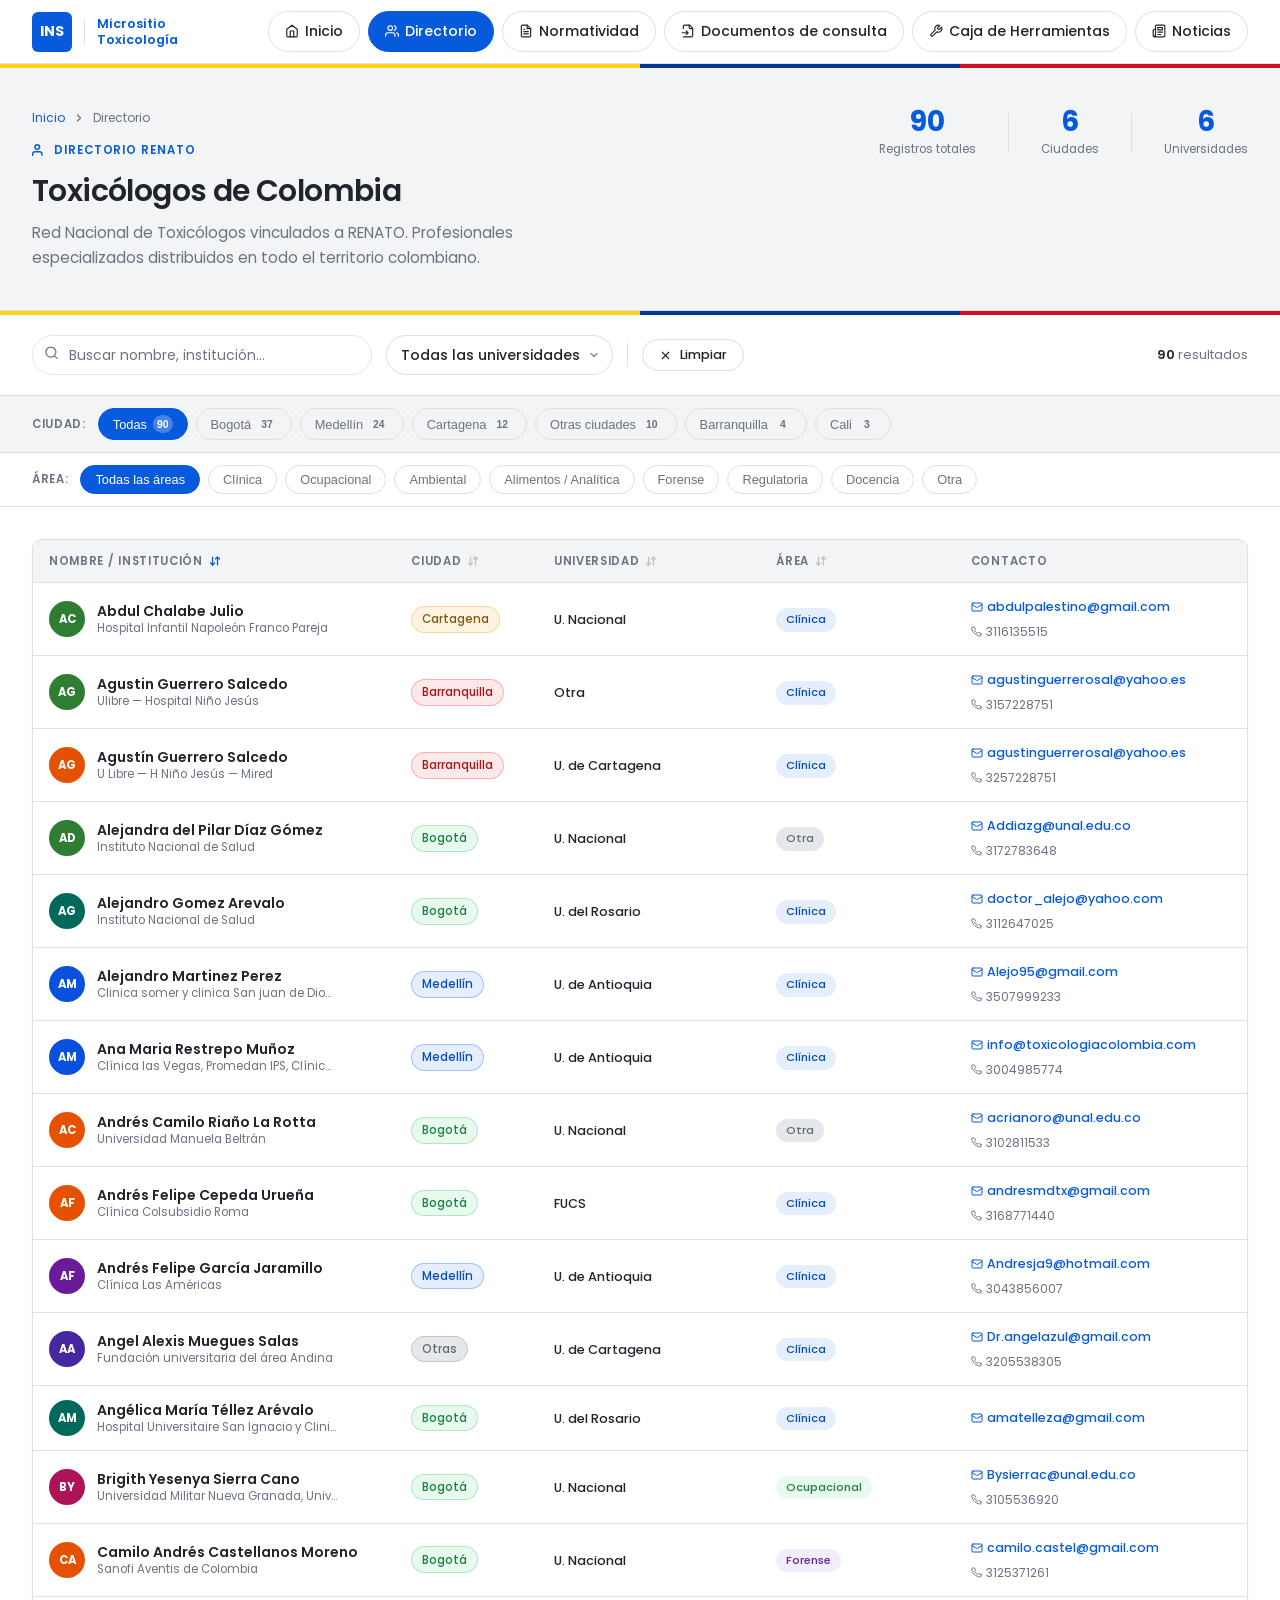
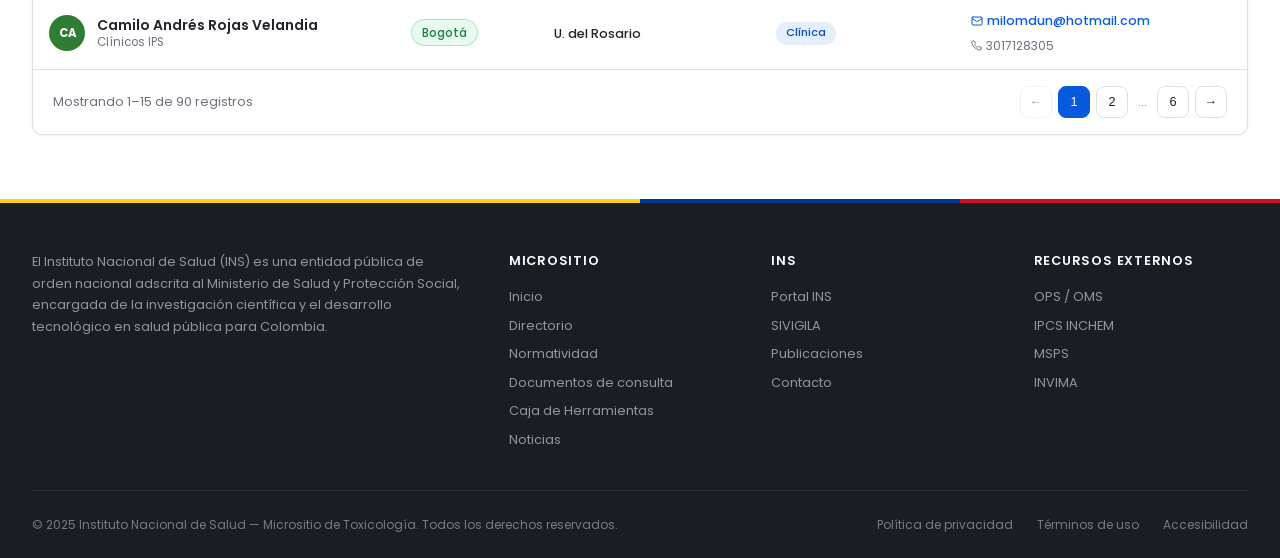
==== directorio.html @ d1c6016d "Initial commit — Micrositio Toxicología INS / RENATO Static HTML microsite for INS toxicology networ" ====
<!DOCTYPE html>
<html lang="es">
<head>
  <meta charset="UTF-8" />
  <meta name="viewport" content="width=device-width, initial-scale=1.0" />
  <title>Directorio — Micrositio Toxicología INS</title>
  <link rel="preconnect" href="https://fonts.googleapis.com" />
  <link rel="preconnect" href="https://fonts.gstatic.com" crossorigin />
  <link href="https://fonts.googleapis.com/css2?family=Poppins:wght@300;400;500;600;700&display=swap" rel="stylesheet" />
  <style>
    /* ── Design tokens ─────────────────────────────────────────── */
    :root {
      --background:           hsl(0 0% 100%);
      --foreground:           hsl(220 15% 15%);
      --card:                 hsl(220 14% 98%);
      --card-foreground:      hsl(220 15% 15%);
      --primary:              hsl(217 93% 45%);
      --primary-foreground:   hsl(0 0% 100%);
      --secondary:            hsl(220 14% 96%);
      --secondary-foreground: hsl(220 15% 25%);
      --muted:                hsl(220 14% 96%);
      --muted-foreground:     hsl(220 9% 46%);
      --accent:               hsl(217 90% 96%);
      --accent-foreground:    hsl(217 93% 40%);
      --success:              hsl(142 71% 45%);
      --warning:              hsl(38 92% 50%);
      --border:               hsl(220 13% 88%);
      --input:                hsl(220 13% 91%);
      --ring:                 hsl(217 93% 45%);
      --radius:               0.625rem;
      --shadow-card:          0 1px 3px 0 rgb(0 0 0 / 0.05), 0 1px 2px -1px rgb(0 0 0 / 0.05);
      --shadow-card-hover:    0 4px 6px -1px rgb(0 0 0 / 0.07), 0 2px 4px -2px rgb(0 0 0 / 0.07);
      --shadow-elevated:      0 10px 15px -3px rgb(0 0 0 / 0.08), 0 4px 6px -4px rgb(0 0 0 / 0.08);
    }

    *, *::before, *::after { box-sizing: border-box; margin: 0; padding: 0; }
    body { font-family: 'Poppins', sans-serif; background: var(--background); color: var(--foreground); font-size: 1rem; line-height: 1.6; -webkit-font-smoothing: antialiased; }
    a { text-decoration: none; color: inherit; }
    img { display: block; max-width: 100%; }

    .container { width: 100%; max-width: 1400px; margin-inline: auto; padding-inline: 2rem; }

    /* ── Flag divider ──────────────────────────────────────────── */
    .flag-divider { width: 100%; height: 4px; display: flex; }
    .flag-divider .seg-yellow { flex: 2; background: #FCD116; }
    .flag-divider .seg-blue   { flex: 1; background: #003893; }
    .flag-divider .seg-red    { flex: 1; background: #CE1126; }

    /* ── Header ────────────────────────────────────────────────── */
    .site-header {
      position: sticky; top: 0; z-index: 50; height: 4rem;
      background: hsl(0 0% 100% / 0.95);
      backdrop-filter: blur(12px); -webkit-backdrop-filter: blur(12px);
      border-bottom: 1px solid var(--border);
    }
    .header-inner { height: 100%; display: flex; align-items: center; justify-content: space-between; gap: 1.5rem; }
    .logo-wrap { display: flex; align-items: center; gap: 0.75rem; flex-shrink: 0; }
    .logo-wrap img { height: 2.5rem; width: auto; }
    .logo-sep { width: 1px; height: 1.5rem; background: var(--border); }
    .logo-label { font-size: 0.8rem; font-weight: 600; color: var(--primary); line-height: 1.2; max-width: 160px; }
    nav { display: flex; align-items: center; gap: 0.5rem; }
    .nav-link {
      display: inline-flex; align-items: center; gap: 0.375rem;
      padding: 0.5rem 1rem; font-size: 0.875rem; font-weight: 500;
      border-radius: 9999px; border: 1px solid var(--border);
      background: transparent; color: var(--foreground); transition: all 200ms ease; white-space: nowrap;
    }
    .nav-link:hover, .nav-link.active { background: var(--primary); color: var(--primary-foreground); border-color: var(--primary); }
    .menu-toggle { display: none; flex-direction: column; gap: 5px; cursor: pointer; padding: 0.5rem; border: none; background: none; }
    .menu-toggle span { display: block; width: 22px; height: 2px; background: var(--foreground); border-radius: 2px; transition: all 200ms ease; }

    /* ── Page header ───────────────────────────────────────────── */
    .page-hero {
      background: var(--secondary);
      border-bottom: 1px solid var(--border);
      padding-block: 2.5rem;
    }
    .page-hero-inner { display: flex; align-items: flex-start; justify-content: space-between; gap: 2rem; flex-wrap: wrap; }
    .breadcrumb { display: flex; align-items: center; gap: 0.5rem; font-size: 0.75rem; color: var(--muted-foreground); margin-bottom: 0.75rem; }
    .breadcrumb a { color: var(--primary); }
    .breadcrumb svg { width: 12px; height: 12px; }
    .page-label { display: inline-flex; align-items: center; gap: 0.5rem; font-size: 0.72rem; font-weight: 600; letter-spacing: 0.08em; text-transform: uppercase; color: var(--primary); margin-bottom: 0.5rem; }
    .page-title { font-size: 1.875rem; font-weight: 600; letter-spacing: -0.02em; color: var(--foreground); margin-bottom: 0.375rem; }
    .page-desc { font-size: 0.95rem; line-height: 1.6; color: var(--muted-foreground); max-width: 560px; }
    .page-hero-stats { display: flex; align-items: center; gap: 2rem; flex-shrink: 0; }
    .hero-stat { text-align: center; }
    .hero-stat-value { font-size: 1.75rem; font-weight: 700; color: var(--primary); line-height: 1; }
    .hero-stat-label { font-size: 0.72rem; color: var(--muted-foreground); margin-top: 0.25rem; }
    .hero-stat-sep { width: 1px; height: 2.5rem; background: var(--border); }

    /* ── Btn ───────────────────────────────────────────────────── */
    .btn {
      display: inline-flex; align-items: center; gap: 0.5rem;
      padding: 0.5rem 1.25rem; font-family: 'Poppins', sans-serif;
      font-size: 0.875rem; font-weight: 500; border-radius: 9999px;
      border: 1px solid transparent; cursor: pointer; transition: all 200ms ease;
    }
    .btn-primary { background: var(--primary); color: var(--primary-foreground); border-color: var(--primary); }
    .btn-primary:hover { background: hsl(217 93% 40%); }
    .btn-secondary { background: transparent; color: var(--foreground); border-color: var(--border); }
    .btn-secondary:hover { background: var(--primary); color: var(--primary-foreground); border-color: var(--primary); }

    /* ── Filter bar ────────────────────────────────────────────── */
    .filter-bar {
      background: var(--background);
      border-bottom: 1px solid var(--border);
      padding-block: 1.25rem;
      position: sticky;
      top: 4rem;
      z-index: 40;
    }
    .filter-inner { display: flex; align-items: center; gap: 0.875rem; flex-wrap: wrap; }

    .search-wrap {
      position: relative;
      flex: 1;
      min-width: 220px;
      max-width: 340px;
    }
    .search-icon {
      position: absolute; left: 0.75rem; top: 50%; transform: translateY(-50%);
      color: var(--muted-foreground); pointer-events: none;
    }
    .search-input {
      width: 100%; height: 2.5rem; padding: 0 0.75rem 0 2.25rem;
      font-family: 'Poppins', sans-serif; font-size: 0.875rem;
      border: 1px solid var(--input); border-radius: 9999px;
      background: var(--background); color: var(--foreground);
      transition: all 200ms ease; outline: none;
    }
    .search-input:focus { border-color: var(--primary); box-shadow: 0 0 0 2px hsl(217 93% 45% / 0.15); }
    .search-input::placeholder { color: var(--muted-foreground); }

    .filter-select {
      height: 2.5rem; padding: 0 2rem 0 0.875rem;
      font-family: 'Poppins', sans-serif; font-size: 0.875rem; font-weight: 500;
      border: 1px solid var(--border); border-radius: 9999px;
      background: var(--background); color: var(--foreground);
      appearance: none; -webkit-appearance: none;
      background-image: url("data:image/svg+xml,%3Csvg xmlns='http://www.w3.org/2000/svg' width='12' height='12' viewBox='0 0 24 24' fill='none' stroke='%23888' stroke-width='2.5' stroke-linecap='round' stroke-linejoin='round'%3E%3Cpolyline points='6 9 12 15 18 9'/%3E%3C/svg%3E");
      background-repeat: no-repeat;
      background-position: right 0.75rem center;
      cursor: pointer; transition: all 200ms ease; outline: none;
    }
    .filter-select:focus { border-color: var(--primary); box-shadow: 0 0 0 2px hsl(217 93% 45% / 0.15); }

    .filter-chip {
      display: inline-flex; align-items: center; gap: 0.375rem;
      padding: 0.375rem 0.875rem; font-size: 0.8rem; font-weight: 500;
      border-radius: 9999px; border: 1px solid var(--border);
      background: transparent; color: var(--muted-foreground);
      cursor: pointer; transition: all 200ms ease; white-space: nowrap;
    }
    .filter-chip:hover { border-color: var(--primary); color: var(--primary); background: var(--accent); }
    .filter-chip.active { border-color: var(--primary); color: var(--primary-foreground); background: var(--primary); }
    .filter-chip .chip-count {
      display: inline-flex; align-items: center; justify-content: center;
      min-width: 18px; height: 18px; padding: 0 4px;
      border-radius: 9999px; font-size: 0.65rem; font-weight: 700;
    }
    .filter-chip.active .chip-count { background: hsl(0 0% 100% / 0.25); color: var(--primary-foreground); }
    .filter-chip:not(.active) .chip-count { background: var(--muted); color: var(--muted-foreground); }

    .filter-sep { width: 1px; height: 1.5rem; background: var(--border); flex-shrink: 0; }

    .results-count { font-size: 0.8rem; color: var(--muted-foreground); white-space: nowrap; margin-left: auto; }
    .results-count strong { color: var(--foreground); font-weight: 600; }

    /* ── City / Area chips rows ────────────────────────────────── */
    .chips-row {
      background: var(--secondary);
      border-bottom: 1px solid var(--border);
      padding-block: 0.75rem;
    }
    .chips-row + .chips-row { background: var(--background); }
    .chips-inner { display: flex; align-items: center; gap: 0.5rem; flex-wrap: wrap; }
    .chips-label { font-size: 0.72rem; font-weight: 600; letter-spacing: 0.06em; text-transform: uppercase; color: var(--muted-foreground); margin-right: 0.25rem; flex-shrink: 0; }

    /* ── Main content ──────────────────────────────────────────── */
    .main-content { padding-block: 2rem 4rem; }

    /* ── Table wrapper ─────────────────────────────────────────── */
    .table-wrap {
      background: var(--background);
      border: 1px solid var(--border);
      border-radius: var(--radius);
      box-shadow: var(--shadow-card);
      overflow: hidden;
    }

    table { width: 100%; border-collapse: collapse; font-size: 0.875rem; }

    thead { background: var(--secondary); border-bottom: 1px solid var(--border); }

    th {
      padding: 0.75rem 1rem;
      text-align: left;
      font-size: 0.72rem;
      font-weight: 600;
      letter-spacing: 0.06em;
      text-transform: uppercase;
      color: var(--muted-foreground);
      white-space: nowrap;
      user-select: none;
    }
    th.sortable { cursor: pointer; }
    th.sortable:hover { color: var(--foreground); }
    th .th-inner { display: inline-flex; align-items: center; gap: 0.375rem; }
    th svg { width: 12px; height: 12px; opacity: 0.4; transition: opacity 200ms; }
    th.sorted svg { opacity: 1; color: var(--primary); }

    tbody tr {
      border-bottom: 1px solid var(--border);
      transition: background 150ms ease;
    }
    tbody tr:last-child { border-bottom: none; }
    tbody tr:hover { background: var(--secondary); }

    td { padding: 0.875rem 1rem; vertical-align: middle; }

    /* Name cell */
    .cell-name { display: flex; align-items: center; gap: 0.75rem; }
    .avatar {
      width: 2.25rem; height: 2.25rem; border-radius: 50%;
      display: flex; align-items: center; justify-content: center;
      font-size: 0.72rem; font-weight: 700; flex-shrink: 0;
      color: #fff;
    }
    .name-text { font-weight: 600; color: var(--foreground); line-height: 1.3; }
    .name-sub { font-size: 0.72rem; color: var(--muted-foreground); font-weight: 400; line-height: 1.4; max-width: 240px; overflow: hidden; text-overflow: ellipsis; white-space: nowrap; }

    /* City badge */
    .city-badge {
      display: inline-flex; align-items: center;
      padding: 0.2rem 0.625rem; border-radius: 9999px;
      font-size: 0.72rem; font-weight: 500;
      border: 1px solid transparent;
      white-space: nowrap;
    }

    /* Area tag */
    .area-tag {
      display: inline-flex; align-items: center;
      padding: 0.175rem 0.625rem; border-radius: 9999px;
      font-size: 0.7rem; font-weight: 500;
      white-space: nowrap;
    }

    /* Univ text */
    .univ-text { font-size: 0.8rem; color: var(--foreground); font-weight: 500; }

    /* Contact cell */
    .contact-stack { display: flex; flex-direction: column; gap: 0.3rem; }
    .contact-link {
      display: inline-flex; align-items: center; gap: 0.25rem;
      font-size: 0.78rem; color: var(--primary); font-weight: 500;
      transition: opacity 200ms;
    }
    .contact-link:hover { opacity: 0.75; }
    .contact-link svg { width: 12px; height: 12px; flex-shrink: 0; }
    .contact-phone { font-size: 0.75rem; color: var(--muted-foreground); display: flex; align-items: center; gap: 0.25rem; }
    .contact-phone svg { width: 11px; height: 11px; flex-shrink: 0; }

    /* Actions cell */
    .action-btn {
      display: inline-flex; align-items: center; justify-content: center;
      width: 2rem; height: 2rem; border-radius: 50%;
      border: 1px solid var(--border); background: transparent;
      color: var(--muted-foreground); cursor: pointer; transition: all 200ms ease;
    }
    .action-btn:hover { border-color: var(--primary); color: var(--primary); background: var(--accent); }
    .action-btn svg { width: 14px; height: 14px; }

    /* ── Empty state ───────────────────────────────────────────── */
    .empty-state {
      display: none;
      flex-direction: column;
      align-items: center;
      justify-content: center;
      padding: 4rem 2rem;
      text-align: center;
    }
    .empty-state.visible { display: flex; }
    .empty-icon { font-size: 2.5rem; margin-bottom: 1rem; }
    .empty-title { font-size: 1rem; font-weight: 600; color: var(--foreground); margin-bottom: 0.375rem; }
    .empty-desc  { font-size: 0.875rem; color: var(--muted-foreground); }

    /* ── Pagination ────────────────────────────────────────────── */
    .pagination {
      display: flex; align-items: center; justify-content: space-between;
      padding: 1rem 1.25rem; border-top: 1px solid var(--border);
      flex-wrap: wrap; gap: 0.75rem;
    }
    .page-info { font-size: 0.8rem; color: var(--muted-foreground); }
    .page-btns { display: flex; gap: 0.375rem; }
    .page-btn {
      display: inline-flex; align-items: center; justify-content: center;
      min-width: 2rem; height: 2rem; padding: 0 0.5rem;
      border-radius: calc(var(--radius) - 2px);
      border: 1px solid var(--border);
      font-size: 0.8rem; font-weight: 500;
      background: transparent; color: var(--foreground);
      cursor: pointer; transition: all 200ms ease;
    }
    .page-btn:hover, .page-btn.active { background: var(--primary); color: var(--primary-foreground); border-color: var(--primary); }
    .page-btn:disabled { opacity: 0.4; cursor: default; }

    /* ── Footer ────────────────────────────────────────────────── */
    .site-footer { background: hsl(220 15% 12%); color: hsl(220 14% 80%); padding-block: 3rem 1.5rem; }
    .footer-grid { display: grid; grid-template-columns: 2fr 1fr 1fr 1fr; gap: 3rem; margin-bottom: 2.5rem; }
    .footer-brand img { height: 2rem; width: auto; filter: brightness(0) invert(1); margin-bottom: 0.875rem; }
    .footer-brand p { font-size: 0.8rem; line-height: 1.7; color: hsl(220 9% 60%); }
    .footer-col-title { font-size: 0.8rem; font-weight: 600; letter-spacing: 0.06em; text-transform: uppercase; color: hsl(0 0% 100%); margin-bottom: 1rem; }
    .footer-links { display: flex; flex-direction: column; gap: 0.5rem; }
    .footer-link { font-size: 0.8rem; color: hsl(220 9% 60%); transition: color 200ms ease; }
    .footer-link:hover { color: hsl(0 0% 100%); }
    .footer-bottom { padding-top: 1.5rem; border-top: 1px solid hsl(220 15% 20%); display: flex; align-items: center; justify-content: space-between; gap: 1rem; flex-wrap: wrap; }
    .footer-copy { font-size: 0.75rem; color: hsl(220 9% 50%); }
    .footer-legal { display: flex; gap: 1.5rem; }
    .footer-legal a { font-size: 0.75rem; color: hsl(220 9% 50%); transition: color 200ms ease; }
    .footer-legal a:hover { color: hsl(0 0% 100%); }

    /* ── Responsive ────────────────────────────────────────────── */
    @media (max-width: 1024px) {
      .footer-grid { grid-template-columns: 1fr 1fr; gap: 2rem; }
      .nav-link { padding: 0.4rem 0.75rem; font-size: 0.8rem; }
      th.hide-md, td.hide-md { display: none; }
    }
    @media (max-width: 768px) {
      .menu-toggle { display: flex; }
      nav { display: none; flex-direction: column; gap: 0.5rem; position: absolute; top: 4rem; left: 0; right: 0; background: var(--background); padding: 1rem 2rem; border-bottom: 1px solid var(--border); box-shadow: var(--shadow-elevated); }
      nav.open { display: flex; }
      .nav-link { width: 100%; justify-content: center; }
      .page-hero-stats { display: none; }
      .filter-bar { position: static; }
      th.hide-sm, td.hide-sm { display: none; }
      .footer-grid { grid-template-columns: 1fr; gap: 1.5rem; }
      .footer-bottom { flex-direction: column; align-items: flex-start; }
      .chips-inner { gap: 0.375rem; }
    }
  </style>
</head>
<body>

  <!-- ░░ HEADER ░░ -->
  <header class="site-header">
    <div class="container header-inner">
      <a href="index.html" class="logo-wrap" aria-label="INS — Inicio">
        <img src="https://www.ins.gov.co/Portalweb2025/general-assets/ins-logo.png" alt="Logo Instituto Nacional de Salud"
             onerror="this.style.display='none';this.nextElementSibling.style.display='flex'" />
        <span style="display:none;align-items:center;justify-content:center;width:2.5rem;height:2.5rem;background:var(--primary);color:var(--primary-foreground);font-weight:700;font-size:0.9rem;border-radius:6px;">INS</span>
        <div class="logo-sep"></div>
        <span class="logo-label">Micrositio<br>Toxicología</span>
      </a>
      <button class="menu-toggle" aria-label="Abrir menú" onclick="this.closest('header').querySelector('nav').classList.toggle('open')">
        <span></span><span></span><span></span>
      </button>
      <nav aria-label="Menú principal">
        <a href="index.html" class="nav-link">
          <svg width="14" height="14" viewBox="0 0 24 24" fill="none" stroke="currentColor" stroke-width="2" stroke-linecap="round" stroke-linejoin="round"><path d="m3 9 9-7 9 7v11a2 2 0 0 1-2 2H5a2 2 0 0 1-2-2z"/><polyline points="9 22 9 12 15 12 15 22"/></svg>
          Inicio
        </a>
        <a href="directorio.html" class="nav-link active" aria-current="page">
          <svg width="14" height="14" viewBox="0 0 24 24" fill="none" stroke="currentColor" stroke-width="2" stroke-linecap="round" stroke-linejoin="round"><path d="M17 21v-2a4 4 0 0 0-4-4H5a4 4 0 0 0-4 4v2"/><circle cx="9" cy="7" r="4"/><path d="M23 21v-2a4 4 0 0 0-3-3.87"/><path d="M16 3.13a4 4 0 0 1 0 7.75"/></svg>
          Directorio
        </a>
        <a href="normatividad.html" class="nav-link">
          <svg width="14" height="14" viewBox="0 0 24 24" fill="none" stroke="currentColor" stroke-width="2" stroke-linecap="round" stroke-linejoin="round"><path d="M14 2H6a2 2 0 0 0-2 2v16a2 2 0 0 0 2 2h12a2 2 0 0 0 2-2V8z"/><polyline points="14 2 14 8 20 8"/><line x1="16" y1="13" x2="8" y2="13"/><line x1="16" y1="17" x2="8" y2="17"/><polyline points="10 9 9 9 8 9"/></svg>
          Normatividad
        </a>
        <a href="documentos.html" class="nav-link">
          <svg width="14" height="14" viewBox="0 0 24 24" fill="none" stroke="currentColor" stroke-width="2" stroke-linecap="round" stroke-linejoin="round"><path d="M4 22h14a2 2 0 0 0 2-2V7l-5-5H6a2 2 0 0 0-2 2v4"/><path d="M14 2v4a2 2 0 0 0 2 2h4"/><path d="M2 15h10"/><path d="m9 18 3-3-3-3"/></svg>
          Documentos de consulta
        </a>
        <a href="herramientas.html" class="nav-link">
          <svg width="14" height="14" viewBox="0 0 24 24" fill="none" stroke="currentColor" stroke-width="2" stroke-linecap="round" stroke-linejoin="round"><path d="M14.7 6.3a1 1 0 0 0 0 1.4l1.6 1.6a1 1 0 0 0 1.4 0l3.77-3.77a6 6 0 0 1-7.94 7.94l-6.91 6.91a2.12 2.12 0 0 1-3-3l6.91-6.91a6 6 0 0 1 7.94-7.94l-3.76 3.76z"/></svg>
          Caja de Herramientas
        </a>
        <a href="noticias.html" class="nav-link">
          <svg width="14" height="14" viewBox="0 0 24 24" fill="none" stroke="currentColor" stroke-width="2" stroke-linecap="round" stroke-linejoin="round"><path d="M4 22h16a2 2 0 0 0 2-2V4a2 2 0 0 0-2-2H8a2 2 0 0 0-2 2v16a2 2 0 0 0-2 2Zm0 0a2 2 0 0 1-2-2v-9c0-1.1.9-2 2-2h2"/><path d="M18 14h-8"/><path d="M15 18h-5"/><path d="M10 6h8v4h-8V6Z"/></svg>
          Noticias
        </a>
      </nav>
    </div>
  </header>

  <div class="flag-divider" role="presentation"><div class="seg-yellow"></div><div class="seg-blue"></div><div class="seg-red"></div></div>

  <!-- ░░ PAGE HERO ░░ -->
  <div class="page-hero">
    <div class="container page-hero-inner">
      <div>
        <nav class="breadcrumb" aria-label="Ruta de navegación">
          <a href="index.html">Inicio</a>
          <svg viewBox="0 0 24 24" fill="none" stroke="currentColor" stroke-width="2.5" stroke-linecap="round" stroke-linejoin="round"><polyline points="9 18 15 12 9 6"/></svg>
          <span>Directorio</span>
        </nav>
        <div class="page-label">
          <svg width="14" height="14" viewBox="0 0 24 24" fill="none" stroke="currentColor" stroke-width="2.5" stroke-linecap="round" stroke-linejoin="round"><path d="M17 21v-2a4 4 0 0 0-4-4H5a4 4 0 0 0-4 4v2"/><circle cx="9" cy="7" r="4"/></svg>
          Directorio RENATO
        </div>
        <h1 class="page-title">Toxicólogos de Colombia</h1>
        <p class="page-desc">Red Nacional de Toxicólogos vinculados a RENATO. Profesionales especializados distribuidos en todo el territorio colombiano.</p>
      </div>
      <div class="page-hero-stats">
        <div class="hero-stat">
          <div class="hero-stat-value" id="stat-total">90</div>
          <div class="hero-stat-label">Registros totales</div>
        </div>
        <div class="hero-stat-sep"></div>
        <div class="hero-stat">
          <div class="hero-stat-value">6</div>
          <div class="hero-stat-label">Ciudades</div>
        </div>
        <div class="hero-stat-sep"></div>
        <div class="hero-stat">
          <div class="hero-stat-value">6</div>
          <div class="hero-stat-label">Universidades</div>
        </div>
      </div>
    </div>
  </div>

  <div class="flag-divider" role="presentation"><div class="seg-yellow"></div><div class="seg-blue"></div><div class="seg-red"></div></div>

  <!-- ░░ FILTER BAR ░░ -->
  <div class="filter-bar" role="search" aria-label="Filtros del directorio">
    <div class="container filter-inner">

      <div class="search-wrap">
        <span class="search-icon">
          <svg width="15" height="15" viewBox="0 0 24 24" fill="none" stroke="currentColor" stroke-width="2" stroke-linecap="round" stroke-linejoin="round"><circle cx="11" cy="11" r="8"/><path d="m21 21-4.35-4.35"/></svg>
        </span>
        <input id="search-input" class="search-input" type="search" placeholder="Buscar nombre, institución…" aria-label="Buscar en el directorio" />
      </div>

      <select id="univ-select" class="filter-select" aria-label="Filtrar por universidad">
        <option value="">Todas las universidades</option>
        <option value="U. de Antioquia">U. de Antioquia</option>
        <option value="U. Nacional">U. Nacional</option>
        <option value="U. del Rosario">U. del Rosario</option>
        <option value="U. de Cartagena">U. de Cartagena</option>
        <option value="FUCS">FUCS</option>
        <option value="Otra">Otra</option>
      </select>

      <div class="filter-sep" role="presentation"></div>

      <button id="clear-filters" class="btn btn-secondary" style="padding:0.4rem 1rem;font-size:0.8rem;" aria-label="Limpiar filtros">
        <svg width="13" height="13" viewBox="0 0 24 24" fill="none" stroke="currentColor" stroke-width="2" stroke-linecap="round" stroke-linejoin="round"><path d="M18 6 6 18"/><path d="m6 6 12 12"/></svg>
        Limpiar
      </button>

      <span class="results-count" id="results-count" aria-live="polite"><strong>90</strong> resultados</span>
    </div>
  </div>

  <!-- ░░ CITY CHIPS ░░ -->
  <div class="chips-row">
    <div class="container chips-inner">
      <span class="chips-label">Ciudad:</span>
      <button class="filter-chip active" data-city="" aria-pressed="true">
        Todas
        <span class="chip-count" id="count-all">90</span>
      </button>
      <button class="filter-chip" data-city="Bogotá" aria-pressed="false">
        Bogotá
        <span class="chip-count">37</span>
      </button>
      <button class="filter-chip" data-city="Medellín" aria-pressed="false">
        Medellín
        <span class="chip-count">24</span>
      </button>
      <button class="filter-chip" data-city="Cartagena" aria-pressed="false">
        Cartagena
        <span class="chip-count">12</span>
      </button>
      <button class="filter-chip" data-city="Otras" aria-pressed="false">
        Otras ciudades
        <span class="chip-count">10</span>
      </button>
      <button class="filter-chip" data-city="Barranquilla" aria-pressed="false">
        Barranquilla
        <span class="chip-count">4</span>
      </button>
      <button class="filter-chip" data-city="Cali" aria-pressed="false">
        Cali
        <span class="chip-count">3</span>
      </button>
    </div>
  </div>

  <!-- ░░ AREA CHIPS ░░ -->
  <div class="chips-row" style="background:var(--background);">
    <div class="container chips-inner">
      <span class="chips-label">Área:</span>
      <button class="filter-chip active" data-area="" aria-pressed="true">Todas las áreas</button>
      <button class="filter-chip" data-area="Clínica" aria-pressed="false">Clínica</button>
      <button class="filter-chip" data-area="Ocupacional" aria-pressed="false">Ocupacional</button>
      <button class="filter-chip" data-area="Ambiental" aria-pressed="false">Ambiental</button>
      <button class="filter-chip" data-area="Alimentos/Analítica" aria-pressed="false">Alimentos / Analítica</button>
      <button class="filter-chip" data-area="Forense" aria-pressed="false">Forense</button>
      <button class="filter-chip" data-area="Regulatoria" aria-pressed="false">Regulatoria</button>
      <button class="filter-chip" data-area="Docencia" aria-pressed="false">Docencia</button>
      <button class="filter-chip" data-area="Otra" aria-pressed="false">Otra</button>
    </div>
  </div>

  <main>
    <div class="main-content">
      <div class="container">
        <div class="table-wrap">
          <table id="directory-table" aria-label="Directorio de toxicólogos RENATO">
            <thead>
              <tr>
                <th class="sortable sorted" data-col="name" style="width:24%;">
                  <div class="th-inner">Nombre / Institución
                    <svg viewBox="0 0 24 24" fill="none" stroke="currentColor" stroke-width="2.5" stroke-linecap="round" stroke-linejoin="round"><path d="m3 16 4 4 4-4"/><path d="M7 20V4"/><path d="m21 8-4-4-4 4"/><path d="M17 4v16"/></svg>
                  </div>
                </th>
                <th class="sortable" data-col="city" style="width:10%;">
                  <div class="th-inner">Ciudad
                    <svg viewBox="0 0 24 24" fill="none" stroke="currentColor" stroke-width="2.5" stroke-linecap="round" stroke-linejoin="round"><path d="m3 16 4 4 4-4"/><path d="M7 20V4"/><path d="m21 8-4-4-4 4"/><path d="M17 4v16"/></svg>
                  </div>
                </th>
                <th class="sortable hide-md" data-col="univ" style="width:16%;">
                  <div class="th-inner">Universidad
                    <svg viewBox="0 0 24 24" fill="none" stroke="currentColor" stroke-width="2.5" stroke-linecap="round" stroke-linejoin="round"><path d="m3 16 4 4 4-4"/><path d="M7 20V4"/><path d="m21 8-4-4-4 4"/><path d="M17 4v16"/></svg>
                  </div>
                </th>
                <th class="sortable hide-sm" data-col="area" style="width:14%;">
                  <div class="th-inner">Área
                    <svg viewBox="0 0 24 24" fill="none" stroke="currentColor" stroke-width="2.5" stroke-linecap="round" stroke-linejoin="round"><path d="m3 16 4 4 4-4"/><path d="M7 20V4"/><path d="m21 8-4-4-4 4"/><path d="M17 4v16"/></svg>
                  </div>
                </th>
                <th class="hide-sm" style="width:20%;">Contacto</th>
              </tr>
            </thead>
            <tbody id="table-body"></tbody>
          </table>

          <div class="empty-state" id="empty-state" role="status">
            <div class="empty-icon">🔍</div>
            <div class="empty-title">Sin resultados</div>
            <p class="empty-desc">No se encontraron registros con los filtros aplicados.<br>Intente con otros términos o amplíe la búsqueda.</p>
          </div>

          <div class="pagination" id="pagination">
            <span class="page-info" id="page-info">Mostrando 1–15 de 90 registros</span>
            <div class="page-btns" id="page-btns" role="navigation" aria-label="Paginación"></div>
          </div>
        </div>
      </div>
    </div>
  </main>

  <div class="flag-divider" role="presentation"><div class="seg-yellow"></div><div class="seg-blue"></div><div class="seg-red"></div></div>

  <!-- ░░ FOOTER ░░ -->
  <footer class="site-footer">
    <div class="container">
      <div class="footer-grid">
        <div class="footer-brand">
          <img src="https://www.ins.gov.co/Portalweb2025/general-assets/ins-logo.png" alt="Instituto Nacional de Salud"
               onerror="this.style.display='none'" />
          <p>El Instituto Nacional de Salud (INS) es una entidad pública de orden nacional adscrita al Ministerio de Salud y Protección Social, encargada de la investigación científica y el desarrollo tecnológico en salud pública para Colombia.</p>
        </div>
        <div>
          <div class="footer-col-title">Micrositio</div>
          <div class="footer-links">
            <a href="index.html"        class="footer-link">Inicio</a>
            <a href="directorio.html"   class="footer-link">Directorio</a>
            <a href="normatividad.html" class="footer-link">Normatividad</a>
            <a href="documentos.html"   class="footer-link">Documentos de consulta</a>
            <a href="herramientas.html" class="footer-link">Caja de Herramientas</a>
            <a href="noticias.html"     class="footer-link">Noticias</a>
          </div>
        </div>
        <div>
          <div class="footer-col-title">INS</div>
          <div class="footer-links">
            <a href="#" class="footer-link">Portal INS</a>
            <a href="#" class="footer-link">SIVIGILA</a>
            <a href="#" class="footer-link">Publicaciones</a>
            <a href="#" class="footer-link">Contacto</a>
          </div>
        </div>
        <div>
          <div class="footer-col-title">Recursos externos</div>
          <div class="footer-links">
            <a href="#" class="footer-link">OPS / OMS</a>
            <a href="#" class="footer-link">IPCS INCHEM</a>
            <a href="#" class="footer-link">MSPS</a>
            <a href="#" class="footer-link">INVIMA</a>
          </div>
        </div>
      </div>
      <div class="footer-bottom">
        <p class="footer-copy">© 2025 Instituto Nacional de Salud — Micrositio de Toxicología. Todos los derechos reservados.</p>
        <div class="footer-legal">
          <a href="#">Política de privacidad</a>
          <a href="#">Términos de uso</a>
          <a href="#">Accesibilidad</a>
        </div>
      </div>
    </div>
  </footer>

  <!-- ░░ JS ░░ -->
  <script>
    /* ── Raw data ──────────────────────────────────────────────── */
    const RAW = [
  {name:"Marie claire Berrouet mejia",email:"Mcberrouet@hormail.com",phone:"3146320893",cityRaw:"Medellin",inst:"Soma",univRaw:"Antioquia",areaRaw:"Clínica"},
  {name:"Jessica Morales Gutiérrez",email:"jessimorales2311@gmail.com",phone:"3154688227",cityRaw:"Cali",inst:"Actualmente en búsqueda de trabajo",univRaw:"Universidad de Antioquía",areaRaw:"No aplica"},
  {name:"Camilo Andrés Castellanos Moreno",email:"camilo.castel@gmail.com",phone:"3125371261",cityRaw:"Bogotá",inst:"Sanofi Aventis de Colombia",univRaw:"Universidad Nacional de Colombia",areaRaw:"Industria farmacéutica y Toxicología forense"},
  {name:"Marie claire",email:"Mcberrouet@hotmail.com",phone:"3146320893",cityRaw:"Medellín",inst:"Hospital general",univRaw:"Antioquia",areaRaw:"Clínica"},
  {name:"Ligia Alejandra Bello Benavides",email:"alejab44@hotmail.com",phone:"3188030418",cityRaw:"Bogotá",inst:"Aruna asesores",univRaw:"FUCS",areaRaw:"Asuntos de regulatorios"},
  {name:"Jorge Alonso Marín Cárdenas",email:"jorgeamarinc@gmail.com",phone:"3122587895",cityRaw:"Medellin",inst:"Clínica Soma, hospital Marco Fidel Suárez, universidad cooperativa de Colombia, uniremington, universidad pontificia bolivariana",univRaw:"Universidad de Antioquia",areaRaw:"Toxicología clinica"},
  {name:"Elizabeth del Carmen Arteaga Silva",email:"earteaga@unal.edu.co",phone:"3016419411",cityRaw:"Bogotá",inst:"Remy IPS",univRaw:"Universidad Nacional",areaRaw:"Toxicología de adicciones - Psiquiatra"},
  {name:"nancy yaneth angulo castañeda",email:"yaneth81@hotmail.com",phone:"3105593834",cityRaw:"medellin",inst:"IPS UNIVERSITARIA",univRaw:"UNIVERSIDAD DE ANTIOQUIA",areaRaw:"clinica"},
  {name:"RENE ALEJANDRO URON PINTO",email:"URONPINTO@GMAIL.COM",phone:"3137560836",cityRaw:"Valledupar",inst:"CRUE CESAR",univRaw:"Universidad de Cartagena",areaRaw:"Toxicología ocupacional"},
  {name:"Camilo Andrés Rojas Velandia",email:"milomdun@hotmail.com",phone:"3017128305",cityRaw:"Bogotá",inst:"Clínicos IPS",univRaw:"Universidad del Rosario",areaRaw:"Clínica"},
  {name:"Ubier Eduardo Gómez Calzada",email:"ubiergomez@gmail.com",phone:"3122977980",cityRaw:"Medellín",inst:"Universidad de Antioquia y Clínica CES",univRaw:"Universidad de Antioquia",areaRaw:"Docencia y asistencia clínica."},
  {name:"Jesus Alejandro Estévez García",email:"Jaestevezg@unal.edu.co",phone:"3152577563",cityRaw:"Cuernavaca, Mexico",inst:"Instituto Nacional de Salud Publica",univRaw:"Universidad Nacional de Colombia",areaRaw:"Toxicología ambiental y alimentos"},
  {name:"Rayner Gregorio Bedoya Hernández",email:"julianbedoya3008@hotmail.com",phone:"3136611310",cityRaw:"Medellín",inst:"ESE Hospital Carisma",univRaw:"Universidad de Antioquia",areaRaw:"Toxicología clínica"},
  {name:"Angel Alexis Muegues Salas",email:"Dr.angelazul@gmail.com",phone:"3205538305",cityRaw:"Valledupar",inst:"Fundación universitaria del área Andina",univRaw:"Universidad de Cartagena",areaRaw:"Clínica-epidemiologia"},
  {name:"Erik Omar Juliao Pastrana",email:"erikjuliaop@gmail.com",phone:"3013982050",cityRaw:"Sincelejo",inst:"Clínica salud social",univRaw:"Universidad de Cartagena",areaRaw:"Urgencias"},
  {name:"EDGAR AUGUSTO VELANDIA NEIRA",email:"edgar.velandia@gmail.com",phone:"3102263635",cityRaw:"BOGOTÁ  D.C.",inst:"CISPROQUIM",univRaw:"UNIVERSIDAD NACIONAL DE COLOMBIA",areaRaw:"OCUPACIONAL CLINICA"},
  {name:"Luis Carlos Rojas Rodríguez",email:"lucar91@gmail.com",phone:"3114804908",cityRaw:"Bogotá",inst:"Clinicos IPS, Universidad del Rosario",univRaw:"Universidad del Rosario",areaRaw:"Toxicologia clínica"},
  {name:"Manuel Jose Martinez Orozco",email:"manueljosemartinez@hotmail.com",phone:"3135250407",cityRaw:"Cartagena",inst:"Secretaria de salud / Invima / U de Cartagena",univRaw:"Universidad Nacional",areaRaw:"Clínica, regulatoria y forense"},
  {name:"Camilo Ernesto Nemeguén Arias",email:"Kamnem82@gmail.com",phone:"3118281508",cityRaw:"Bogotá D.C.",inst:"Ministerio Salud y Protección Social",univRaw:"Universidad del Rosario",areaRaw:"Toxicología Clínica"},
  {name:"William Giovanni Quevedo Buitrago",email:"wgquevedob@unal.edu.co",phone:"3158526209",cityRaw:"Bogotá",inst:"Universidad Nacional de Colombia, Fundación la Luz",univRaw:"Universidad Nacional de Colombia",areaRaw:"Toxicología de drogas de abuso"},
  {name:"Gabriel Jaime Restrepo Chavarriaga",email:"gabrielrestrepo0176@gmail.com",phone:"3136228028",cityRaw:"Medellin",inst:"Universidad de Antioquia",univRaw:"Universidad de Antioquia",areaRaw:"Clinica"},
  {name:"Jenny Alexandra Rojo Mira",email:"jennyrojomira@gmail.com",phone:"3105445004",cityRaw:"Medellín",inst:"ESE Carisma, Promedan IPS",univRaw:"Universidad de Antioquia",areaRaw:"Toxicología Clínica"},
  {name:"Laura Manuela Jaramillo Builes",email:"manujara87@gmail.com",phone:"3218166743",cityRaw:"Bello",inst:"Secretaría de salud",univRaw:"Universidad del Rosario",areaRaw:"No área de toxicología"},
  {name:"Maria Gabriela Garcia Orjuela",email:"Magabrielagarcia@yahoo.com",phone:"3206822940",cityRaw:"Medellin",inst:"Novartis de Colombia, consulta particular",univRaw:"Universidad de Antioquia",areaRaw:"Farmacéutica, toxicologia clínica"},
  {name:"Viviana Andrea Diaz Rodriguez",email:"vividi8237@gmail.com",phone:"3102418979",cityRaw:"Bogotá",inst:"Ninguna",univRaw:"Fundación Universitaria de Ciencias de la salud",areaRaw:"Toxicologia clínica"},
  {name:"Maiween Calvo Trujillo",email:"maiweencalvo@hotmail.com",phone:"3229139671",cityRaw:"Cartagena",inst:"Actualmente no estoy laborando",univRaw:"Universidad de Cartagena",areaRaw:""},
  {name:"Alejandro Martinez Perez",email:"Alejo95@gmail.com",phone:"3507999233",cityRaw:"Rionegro y La Ceja",inst:"Clinica somer y clinica San juan de Dios la ceja",univRaw:"Universidad de Antioquia",areaRaw:"Toxicología clínica"},
  {name:"Patricia Caro Uribe",email:"patocaro1989@gmail.com",phone:"3213710609",cityRaw:"Bogota",inst:"Clínica de Marly, Hospital San José Centro",univRaw:"Fundación universitaria de ciencias de la salud",areaRaw:"Toxicologia clinicA"},
  {name:"Sandra Catalina Cortés Iza",email:"sccortesi@unal.edu.co",phone:"3124189678",cityRaw:"Bogotá",inst:"Ministerio de Salud y Protección Social",univRaw:"Universidad Nacional",areaRaw:"Toxicología ocupacional y ambiental"},
  {name:"Maurix Fernando Rojas",email:"maurixfernando@gmail.com",phone:"3202350365",cityRaw:"Cali",inst:"Hospital Universitario del Valle",univRaw:"Universidad del Rosario",areaRaw:"Toxicologia clínica"},
  {name:"Ena María Aguirre Diaz",email:"emad918@hotmail.com",phone:"3145458139",cityRaw:"Cartagena",inst:"Hospital naval y universidad Rafael Nuñez",univRaw:"Universidad de cartagena",areaRaw:"Docencia"},
  {name:"Edna Margarita Sánchez León",email:"emsanchezl@unal.edu.co",phone:"3138921855",cityRaw:"Bogotá",inst:"Instituto Nacional de Salud",univRaw:"Universidad Nacional de Colombia",areaRaw:"Evaluación de riesgos, plaguicidas"},
  {name:"Veronica Manosalva Jimenez",email:"veroka2240@hotmail.com",phone:"3058180429",cityRaw:"Bogotá",inst:"Hospital San José — Hospital Infantil Universitario de San José",univRaw:"Fundación Universitaria de Ciencias de la Salud",areaRaw:"Toxicologia clínica"},
  {name:"Marlib Paloma Sánchez Torres",email:"marlibst@gmail.com",phone:"3017546737",cityRaw:"Bogotá",inst:"Instituto Nacional de Salud",univRaw:"Nacional",areaRaw:"Toxicología regulatoria"},
  {name:"Miguel Antonio Tolosa Rodríguez",email:"matolosa@gmail.com",phone:"3173290887",cityRaw:"Bogotá",inst:"Hospital Infantil Universitario de San José",univRaw:"Universidad del Rosario",areaRaw:"Clínica, Farmacología y Comité de ética"},
  {name:"Elin Yohana Manrique Julio",email:"elinmanriqueuis@hotmail.com",phone:"3015391215",cityRaw:"Cartagena",inst:"Estrios IPS",univRaw:"Universidad de cartagena",areaRaw:"Ocupacional"},
  {name:"Ruber Hernando Arias Correa",email:"Ruberh622@gmail.com",phone:"3226143354",cityRaw:"Medellin",inst:"Universidad Pontificia Bolivariana y Uniremington",univRaw:"Universidad de antioquia",areaRaw:"Docencia"},
  {name:"Senith Marcela Beleño Rodríguez",email:"sbeleno3@unisimonbolivar.edu.co",phone:"3002701680",cityRaw:"Barranquillla",inst:"Universidad Simón Bolívar y Fundación Lugar de Encuentro San Francisco de Asís, Hospital de la Universidad del Norte",univRaw:"Universidad Nacional de Colombia",areaRaw:"Toxicología Clínica"},
  {name:"Miguel Antonio Tolosa Rodríguez",email:"matolosa@gmail.com",phone:"3173290887",cityRaw:"Bogotá",inst:"Comité de Ética de Investigación — Caimed",univRaw:"Universidad del Rosario",areaRaw:"Ética en Investigación"},
  {name:"Myriam del Carmen Gutiérrez de Salazar",email:"myriamdelcarmengutierrez@gmail.com",phone:"3012327434",cityRaw:"Envigado (Antioquia)",inst:"Universidad de Cartagena",univRaw:"Universidad Nacional de Colombia",areaRaw:"Toxicología de Plaguicidas y Regulatoria"},
  {name:"Andrés Felipe García Jaramillo",email:"Andresja9@hotmail.com",phone:"3043856007",cityRaw:"Medellín",inst:"Clínica Las Américas",univRaw:"Universidad de Antioquia",areaRaw:"Toxicología clínica"},
  {name:"Nayibe Cortés Rodroguez",email:"Nayibecortes@gmail.com",phone:"3006177747",cityRaw:"Tunja",inst:"Secretaría de Salud Boyacá",univRaw:"Universidad de Antioquia",areaRaw:"Toxicología clínica"},
  {name:"Juan Manuel Sánchez Londoño",email:"orionshine@gmail.com",phone:"3006274422",cityRaw:"Cartagena",inst:"INVIMA",univRaw:"Universidad Nacional de Colombia",areaRaw:"Alimentos"},
  {name:"Brigith Yesenya Sierra Cano",email:"Bysierrac@unal.edu.co",phone:"3105536920",cityRaw:"Bogota",inst:"Universidad Militar Nueva Granada, Universidad Nacional de Colombia sede Bogotá y Fundación Universitaria San Martín",univRaw:"Universidad Nacional de Colombia sede Bogota",areaRaw:"Sustancias quimicas, agentes radiologicos, genotoxicidad y toxicologia ocupacional"},
  {name:"Maria Cristina Barbosa Villada",email:"Cristibar25@gmail.com",phone:"3016162239",cityRaw:"Bogota",inst:"Clínica los Nogales y Americas BPS",univRaw:"Universidad del Rosario",areaRaw:"Toxicología Clínica"},
  {name:"Carmen Regina Espitia Yanes",email:"cespitia27@yahoo.es",phone:"3166214413",cityRaw:"Cartagena",inst:"Secretaría Distrital de Educación Cartagena",univRaw:"Universidad Nacional de Colombia",areaRaw:"Alimentos"},
  {name:"Karen Sarmiento",email:"ksarmiento@javeriana.edu.co",phone:"3124189746",cityRaw:"Bogota",inst:"Pontificia Universidad Javeriana",univRaw:"Universidad Nacional de Colombia",areaRaw:"Clinica e investigaciones en Venenos de animales y antivenenos"},
  {name:"Lillyam Esther Gomez Castillo",email:"Lillyam670@gmail.com",phone:"3008158576",cityRaw:"Cartagena",inst:"SISE DEL CARIBE SAS",univRaw:"Cartagena",areaRaw:"Ocupacional"},
  {name:"LINA MARIA PEÑA ACEVEDO",email:"lina.pena@udea.edu.co",phone:"3206769017",cityRaw:"MEDELLIN",inst:"Universidad de Antioquia",univRaw:"Universidad de Antioquia",areaRaw:"Toxicologia Clínica, ocupacional y ambiental"},
  {name:"ISIDRO ANDRÉS TEJEDOR CASSIANI",email:"isidro.tejedor@uniminuto.edu",phone:"3145533308",cityRaw:"PITALITO, HUILA",inst:"Corporación Universitaria Minuto de Dios",univRaw:"UNIVERSIDAD NACIONAL DE COLOMBIA",areaRaw:"TOXICOLOGÍA OCUPACIONAL Y AMBIENTAL"},
  {name:"Pilar Julieta Acosta González",email:"pilarjulieta@gmail.com",phone:"3104775783",cityRaw:"bogota",inst:"Subred Centroriente — Unidad Santa Clara",univRaw:"Rosario",areaRaw:"clínica"},
  {name:"Carlos Alberto Molina Socarras",email:"cmolinas@unicartagena.edu.co",phone:"3116792965",cityRaw:"Valledupar",inst:"Hospital Rosario Pumarejo de Lopez ESE",univRaw:"Universidad de Cartagena",areaRaw:"Clinico"},
  {name:"Javier Roberto Rodríguez Buitrago",email:"javier.rodriguezb@unimilitar.edu.co",phone:"3158011725",cityRaw:"Bogotá D.C.",inst:"Universidad Militar Nueva Granada",univRaw:"Universidad Nacional de Colombia",areaRaw:"Toxinología, urgencias toxicológicas, Toxicología ocupacional"},
  {name:"HUGO ORLANDO PORTILLA PORTILLA",email:"hugoportilla@hotmail.com",phone:"3175121821",cityRaw:"Cucuta. Norte de Santander",inst:"Universidad De Santander y Universidad de Pamplona",univRaw:"Merida, Venezuela. Doctorado universidad de León. España",areaRaw:"Clinica y docencia"},
  {name:"Olga Lucía Melo Trujillo",email:"olguitamelo@yahoo.com",phone:"3156029272",cityRaw:"Bogotá",inst:"Hospital Infantil de San José",univRaw:"Rosario",areaRaw:"Clínica"},
  {name:"Carlos Alberto Escobar Torres",email:"caestin@hotmail.com",phone:"3156823516",cityRaw:"Cartagena",inst:"DADIS Cartagena y Universidad de Cartagena",univRaw:"Universidad Nacional",areaRaw:"Regulación y Docencia"},
  {name:"David Andres Combariza Bayona",email:"Dacombarizab@unal.edu.co",phone:"3106298359",cityRaw:"Bogota",inst:"Universidad Nacional",univRaw:"Universidad Nacional de Colombia",areaRaw:"Ocupacional y Ambiental"},
  {name:"Maria Francisca Olarte",email:"franciscaolarte@gmail.com",phone:"3166943285",cityRaw:"Bogota",inst:"Clínica Infantil Colsubsidio",univRaw:"Universidad d e l Rosario",areaRaw:"Tóxicologia clinica"},
  {name:"Lineth Alarcón Franco",email:"linethalarconf@gmail.com",phone:"3127767336",cityRaw:"Medellín",inst:"Universidad de Antioquia, Universidad Cooperativa De Colombia y Clínica Clivem",univRaw:"Universidad de Antioquia",areaRaw:"Educación, Atención Clínica hospitalaria y Consulta particular"},
  {name:"Fabio de Jesús Alzate García",email:"fabioalzategarcia@hotmail.com",phone:"3013768240",cityRaw:"Medellín",inst:"Universidad Cooperativa de Colombia, Uniremington, Laboratorio de toxicología secretaria de movilidad de Medellín",univRaw:"Universidad de Antioquia",areaRaw:"Clinica"},
  {name:"Luz Helena Sánchez Rodríguez",email:"luzhelenasanchez@gmail.com",phone:"3176420318",cityRaw:"Bucaramanga",inst:"Universidad Industrial de Santander",univRaw:"Universidad Nacional de Colombia",areaRaw:"Toxicología analítica"},
  {name:"Paula Andrea Fonnegra Uribe",email:"fonnegrauribe@gmail.com",phone:"3112454055",cityRaw:"Bogotá",inst:"Grupo Grammo, Ssanna, Intervenciones Existir, Clínica Marly",univRaw:"Universidad El Rosario",areaRaw:"Toxicología Clínica"},
  {name:"Hernando Andres Olaya",email:"handresolaya@gmail.com",phone:"3112547817",cityRaw:"Bogota",inst:"Clínica del Country — FUCS",univRaw:"Universidad de Antioquia",areaRaw:"Toxicología Clínica - farmacología"},
  {name:"Andrés Felipe Cepeda Urueña",email:"andresmdtx@gmail.com",phone:"3168771440",cityRaw:"Bogotá",inst:"Clínica Colsubsidio Roma",univRaw:"FUCS",areaRaw:"Toxicología Clínica"},
  {name:"José Julián Aristizábal Hernández",email:"josej.aristizabal@upb.edu.co",phone:"3002218425",cityRaw:"Medellín",inst:"Clínica Universitaria Bolivariana",univRaw:"Universidad de Antioquia",areaRaw:"Toxicología Clínica"},
  {name:"Julian Zapata Álvarez",email:"julianzapatatoxicologia@gmail.com",phone:"3017570000",cityRaw:"Medellin",inst:"Clínica CES",univRaw:"Universidad de Antioquia",areaRaw:"Clinica"},
  {name:"Hugo Gallego Rojas",email:"hugogallego@une.net.co",phone:"3104420173",cityRaw:"Medellin",inst:"Torre Médica Las Américas — Clínica las Américas",univRaw:"Universidad de Antioquia",areaRaw:"Toxicologia Clínica"},
  {name:"Gloria Marcela Preciado",email:"gmpreciado@fucsalud.edu.co",phone:"3004867225",cityRaw:"Bogota",inst:"Ninguna",univRaw:"FUCS",areaRaw:"Toxicologia clinica"},
  {name:"Marielena Baquero Salamanca",email:"maryy_002@hotmail.com",phone:"3158887755",cityRaw:"Bogotá",inst:"Clínicos IPS, Universidad El Bosque",univRaw:"Universidad del Rosario",areaRaw:"Toxicología clínica y docencia"},
  {name:"Ana Maria Restrepo Muñoz",email:"info@toxicologiacolombia.com",phone:"3004985774",cityRaw:"Medellín",inst:"Clínica las Vegas, Promedan IPS, Clínica Fundadores, Centro Unidos",univRaw:"UdeA",areaRaw:"TOXICOLOGÍA CLÍNICA"},
  {name:"Paola Andrea Acero Triana",email:"paoacerot@gmail.com",phone:"3152113969",cityRaw:"Bogotá",inst:"Compensar",univRaw:"Universidad Nacional de Colombia",areaRaw:"Consulta externa asistida de endocrinología"},
  {name:"Alejandra del Pilar Díaz Gómez",email:"Addiazg@unal.edu.co",phone:"3172783648",cityRaw:"Bogotá",inst:"Instituto Nacional de Salud",univRaw:"Universidad Nacional de Colombia",areaRaw:"Vigilancia epidemiológica"},
  {name:"Claudia Lucía Arroyave Hoyos",email:"clarroyave@gmail.com",phone:"3116304914",cityRaw:"Medellín",inst:"Universidad CES",univRaw:"Universidad de Antioquia",areaRaw:"Clínica"},
  {name:"Jaime Fernando La Rota Hernández",email:"ljaimefer@gmail.com",phone:"3006036661",cityRaw:"Bogotá",inst:"Subred Centrooriente",univRaw:"Antioquia",areaRaw:"Toxicología Clínica y Farmacovigilancia"},
  {name:"Guillermo González Vides",email:"Vizagon17@gmail.com",phone:"3008270138",cityRaw:"Cartagena",inst:"Universidad de Cartagena",univRaw:"Universidad Nacional de Colombia",areaRaw:"Toxicología ocupacional"},
  {name:"Angélica María Téllez Arévalo",email:"amatelleza@gmail.com",phone:"",cityRaw:"Bogotá",inst:"Hospital Universitaire San Ignacio y Clinicos IPS",univRaw:"Universidad Colegio Mayor Nuestra Senora del Rosario",areaRaw:"Toxicología Clínica y Farmacología Clínica"},
  {name:"Dagoberto Serpa Diaz",email:"dagoserpa86@hotmail.com",phone:"3002936206",cityRaw:"Cartagena",inst:"CRUE Departamental",univRaw:"Universidad Nacional de Colombia",areaRaw:"Clinica"},
  {name:"Diana Uribe Lopez",email:"dul48@hotmail.com",phone:"+34615457274",cityRaw:"Madrid",inst:"Hospital Clinico San Carlos",univRaw:"Universidad de Antioquia",areaRaw:"Residente Farmacologia Clinica"},
  {name:"Diana Marcela Pava Garzón",email:"dmpavag@unal.edu.co",phone:"3212385895",cityRaw:"Bucaramanga - Bogotá",inst:"Ministerio de Salud y Protección Social, Hospital Central Policía Nacional, Universidad Nacional",univRaw:"Universidad Nacional",areaRaw:"Sustancias Psicoactivas, toxinologia, Neonatologia"},
  {name:"Paula Andrea Castaño Arias",email:"paulaandrea216@gmail.com",phone:"3122888713",cityRaw:"Medellin",inst:"IPS Universitaria Clínica León XIII",univRaw:"Universidad de Antioquia",areaRaw:"Toxicología Clínica"},
  {name:"Andrés Camilo Riaño La Rotta",email:"acrianoro@unal.edu.co",phone:"3102811533",cityRaw:"Bogotá",inst:"Universidad Manuela Beltrán",univRaw:"Universidad Nacional de Colombia",areaRaw:"Toxicología"},
  {name:"Yamile Sierra Gordillo",email:"Yamilesigo@gmail.com",phone:"3115158105",cityRaw:"Bogota",inst:"Ninguna",univRaw:"Universidad de Antioquia",areaRaw:""},
  {name:"Sara Margarita Lastra Bello",email:"sarabello2001@yahoo.com",phone:"3106605952",cityRaw:"Medellín - Bogotá",inst:"LIME — INVIMA",univRaw:"Convenio universidad de Cartagena con Universidad Nacional de Colombia",areaRaw:"CIAT y Toxicología Alimentos"},
  {name:"Yasmira Miranda Moncada",email:"yasmirand@hotmail.com",phone:"3012081175",cityRaw:"Cartagena",inst:"Clínica Crecer",univRaw:"Universidad de Cartagena",areaRaw:"Clinica"},
  {name:"Alejandro Gomez Arevalo",email:"doctor_alejo@yahoo.com",phone:"3112647025",cityRaw:"Bogota",inst:"Instituto Nacional de Salud",univRaw:"Universidad del Rosario",areaRaw:"Toxicología Clínica"},
  {name:"Abdul Chalabe Julio",email:"abdulpalestino@gmail.com",phone:"3116135515",cityRaw:"Cartagena",inst:"Hospital Infantil Napoleón Franco Pareja",univRaw:"Universidad Nacional de Colombia",areaRaw:"Clínica , ocupacional."},
  {name:"Natalia Santisteban Pérez",email:"Natalia.santistebanperez@gmail.com",phone:"3115425537",cityRaw:"Cali",inst:"Clínica Nuestra Señora de los Remedios",univRaw:"Universidad del Rosario",areaRaw:"Toxicología clínica"},
  {name:"Agustin Guerrero Salcedo",email:"agustinguerrerosal@yahoo.es",phone:"3157228751",cityRaw:"Barranquilla",inst:"Ulibre — Hospital Niño Jesús",univRaw:"Unilibre",areaRaw:"Toxicología clínica y cupacional"},
  {name:"Agustín Guerrero Salcedo",email:"agustinguerrerosal@yahoo.es",phone:"3257228751",cityRaw:"Barranquilla",inst:"U Libre — H Niño Jesús — Mired",univRaw:"U de Cartagena preg - U Libre S O. U Ant Toxicologia",areaRaw:"Toxicología clínica, S ocupacional"},
  {name:"Rosana Patricia Elías Guerrero",email:"ropaelgue_gr@hotmail.com",phone:"3015632931",cityRaw:"Barranquilla",inst:"Hospital Universidad del Norte",univRaw:"Universidad de Cartagena",areaRaw:"Toxicología clínica"}
];

    /* ── Normalization ─────────────────────────────────────────── */
    function normCity(raw) {
      if (!raw) return 'Otras';
      const rl = raw.trim().toLowerCase();
      if (['medell','bello','envigado','rionegro','la ceja'].some(x => rl.includes(x))) return 'Medellín';
      if (rl.includes('bogot')) return 'Bogotá';
      if (rl.includes('cartagena')) return 'Cartagena';
      if (rl.includes('cali')) return 'Cali';
      if (rl.includes('barranquill')) return 'Barranquilla';
      return 'Otras';
    }

    function normUniv(raw) {
      if (!raw) return 'Otra';
      const rl = raw.trim().toLowerCase();
      if (rl.includes('antioquia') || rl === 'udea') return 'U. de Antioquia';
      if (rl.includes('nacional')) return 'U. Nacional';
      if (rl.includes('rosario')) return 'U. del Rosario';
      if (rl.includes('cartagena')) return 'U. de Cartagena';
      if (rl.includes('fucs') || rl.includes('ciencias de la salud')) return 'FUCS';
      return 'Otra';
    }

    function normArea(raw) {
      if (!raw) return 'Otra';
      const rl = raw.trim().toLowerCase();
      if (rl.includes('clín') || rl.includes('clinic') || rl.includes('clini')) return 'Clínica';
      if (rl.includes('ocupacional') || rl.includes('laboral')) return 'Ocupacional';
      if (rl.includes('ambiental')) return 'Ambiental';
      if (rl.includes('alimento') || rl.includes('analíti') || rl.includes('analiti')) return 'Alimentos/Analítica';
      if (rl.includes('forense')) return 'Forense';
      if (rl.includes('regulat') || rl.includes('regulaci') || rl.includes('regulación')) return 'Regulatoria';
      if (rl.includes('docenci') || rl.includes('educaci')) return 'Docencia';
      return 'Otra';
    }

    function titleCase(str) {
      if (!str) return '';
      const trimmed = str.trim();
      if (trimmed === trimmed.toUpperCase() && trimmed.length > 3) {
        return trimmed.toLowerCase().replace(/(?:^|[\s\-])\S/g, c => c.toUpperCase());
      }
      return trimmed.charAt(0).toUpperCase() + trimmed.slice(1);
    }

    function initials(name) {
      const parts = name.trim().split(/\s+/).filter(Boolean);
      return ((parts[0]?.[0] ?? '') + (parts[1]?.[0] ?? '')).toUpperCase();
    }

    const AVATAR_COLORS = ['#0950de','#2e7d32','#6a1b9a','#1565c0','#00695c','#e65100','#ad1457','#00838f','#4527a0','#bf360c'];
    function avatarColor(name) {
      let h = 0;
      for (let i = 0; i < name.length; i++) h = ((h * 31) + name.charCodeAt(i)) >>> 0;
      return AVATAR_COLORS[h % AVATAR_COLORS.length];
    }

    /* ── Process data ──────────────────────────────────────────── */
    const DIRECTORY = RAW.map(r => ({
      name:  titleCase(r.name),
      inst:  r.inst.trim(),
      email: r.email.trim(),
      phone: r.phone.trim(),
      city:  normCity(r.cityRaw),
      univ:  normUniv(r.univRaw),
      area:  normArea(r.areaRaw),
    }));

    /* ── Badge styles ──────────────────────────────────────────── */
    const CITY_STYLES = {
      'Medellín':    'background:hsl(217 93% 45% / 0.1);color:hsl(217 93% 38%);border-color:hsl(217 93% 45% / 0.3);',
      'Bogotá':      'background:hsl(142 71% 45% / 0.1);color:hsl(142 71% 30%);border-color:hsl(142 71% 45% / 0.3);',
      'Cartagena':   'background:hsl(38 92% 50% / 0.12);color:hsl(38 80% 28%);border-color:hsl(38 92% 50% / 0.3);',
      'Cali':        'background:hsl(270 60% 50% / 0.1);color:hsl(270 60% 38%);border-color:hsl(270 60% 50% / 0.3);',
      'Barranquilla':'background:hsl(0 84% 55% / 0.1);color:hsl(0 84% 38%);border-color:hsl(0 84% 55% / 0.3);',
      'Otras':       'background:hsl(220 14% 91%);color:hsl(220 9% 42%);border-color:hsl(220 13% 78%);',
    };

    const AREA_STYLES = {
      'Clínica':           'background:hsl(217 93% 45% / 0.1);color:hsl(217 93% 38%);',
      'Ocupacional':       'background:hsl(142 71% 45% / 0.1);color:hsl(142 71% 30%);',
      'Ambiental':         'background:hsl(180 65% 40% / 0.12);color:hsl(180 65% 26%);',
      'Alimentos/Analítica':'background:hsl(38 92% 50% / 0.12);color:hsl(38 80% 28%);',
      'Forense':           'background:hsl(270 60% 55% / 0.1);color:hsl(270 60% 38%);',
      'Regulatoria':       'background:hsl(20 90% 50% / 0.1);color:hsl(20 80% 34%);',
      'Docencia':          'background:hsl(240 25% 60% / 0.12);color:hsl(240 25% 36%);',
      'Otra':              'background:hsl(220 14% 91%);color:hsl(220 9% 42%);',
    };

    /* ── State ─────────────────────────────────────────────────── */
    const PAGE_SIZE = 15;
    let filteredRows = [...DIRECTORY];
    let currentPage  = 1;
    let activeCity   = '';
    let activeArea   = '';
    let searchTerm   = '';
    let univFilter   = '';
    let sortCol = 'name', sortAsc = true;

    /* ── Render ────────────────────────────────────────────────── */
    function renderTable() {
      const tbody = document.getElementById('table-body');
      const empty = document.getElementById('empty-state');
      const total = filteredRows.length;
      const start = (currentPage - 1) * PAGE_SIZE;
      const slice = filteredRows.slice(start, start + PAGE_SIZE);

      tbody.innerHTML = '';
      if (total === 0) {
        empty.classList.add('visible');
        document.getElementById('pagination').style.display = 'none';
      } else {
        empty.classList.remove('visible');
        document.getElementById('pagination').style.display = 'flex';
        slice.forEach(r => {
          const tr = document.createElement('tr');
          const abbr  = initials(r.name) || '??';
          const color = avatarColor(r.name);
          const cStyle = CITY_STYLES[r.city] ?? CITY_STYLES['Otras'];
          const aStyle = AREA_STYLES[r.area] ?? AREA_STYLES['Otra'];

          tr.innerHTML = `
            <td>
              <div class="cell-name">
                <div class="avatar" style="background:${color};" aria-hidden="true">${abbr}</div>
                <div>
                  <div class="name-text">${r.name}</div>
                  <div class="name-sub" title="${r.inst}">${r.inst || '—'}</div>
                </div>
              </div>
            </td>
            <td>
              <span class="city-badge" style="${cStyle}">${r.city}</span>
            </td>
            <td class="hide-md">
              <span class="univ-text">${r.univ}</span>
            </td>
            <td class="hide-sm">
              <span class="area-tag" style="${aStyle}">${r.area}</span>
            </td>
            <td class="hide-sm">
              <div class="contact-stack">
                ${r.email ? `<a href="mailto:${r.email}" class="contact-link" title="${r.email}">
                  <svg viewBox="0 0 24 24" fill="none" stroke="currentColor" stroke-width="2" stroke-linecap="round" stroke-linejoin="round"><rect width="20" height="16" x="2" y="4" rx="2"/><path d="m22 7-8.97 5.7a1.94 1.94 0 0 1-2.06 0L2 7"/></svg>
                  ${r.email.length > 30 ? r.email.substring(0, 28) + '…' : r.email}
                </a>` : ''}
                ${r.phone ? `<span class="contact-phone">
                  <svg viewBox="0 0 24 24" fill="none" stroke="currentColor" stroke-width="2" stroke-linecap="round" stroke-linejoin="round"><path d="M22 16.92v3a2 2 0 0 1-2.18 2 19.79 19.79 0 0 1-8.63-3.07A19.5 19.5 0 0 1 4.69 13a19.79 19.79 0 0 1-3.07-8.67A2 2 0 0 1 3.6 2h3a2 2 0 0 1 2 1.72c.127.96.361 1.903.7 2.81a2 2 0 0 1-.45 2.11L7.91 9.91a16 16 0 0 0 6 6l1.27-.93a2 2 0 0 1 2.11-.45c.907.339 1.85.573 2.81.7A2 2 0 0 1 22 17.18z"/></svg>
                  ${r.phone}
                </span>` : ''}
              </div>
            </td>
          `;
          tbody.appendChild(tr);
        });
      }

      document.getElementById('results-count').innerHTML = `<strong>${total}</strong> resultado${total !== 1 ? 's' : ''}`;
      document.getElementById('page-info').textContent =
        total === 0 ? 'Sin resultados'
        : `Mostrando ${start + 1}–${Math.min(start + PAGE_SIZE, total)} de ${total} registros`;

      renderPagination(total);
    }

    /* ── Quick profile tooltip ─────────────────────────────────── */
    function showProfile(idx) {
      const r = DIRECTORY[idx];
      if (!r) return;
      const info = [
        r.name,
        r.inst ? `Institución: ${r.inst}` : '',
        `Ciudad: ${r.city}`,
        `Universidad: ${r.univ}`,
        `Área: ${r.area}`,
        r.email ? `Email: ${r.email}` : '',
        r.phone ? `Tel: ${r.phone}` : '',
      ].filter(Boolean).join('\n');
      alert(info);
    }

    /* ── Pagination ────────────────────────────────────────────── */
    function renderPagination(total) {
      const pages = Math.ceil(total / PAGE_SIZE);
      const container = document.getElementById('page-btns');
      container.innerHTML = '';
      if (pages <= 1) return;

      const addBtn = (label, page, disabled = false, active = false) => {
        const btn = document.createElement('button');
        btn.className = 'page-btn' + (active ? ' active' : '');
        btn.innerHTML = label;
        btn.disabled = disabled;
        btn.setAttribute('aria-label', `Página ${page}`);
        if (!disabled && !active) btn.addEventListener('click', () => { currentPage = page; renderTable(); });
        container.appendChild(btn);
      };

      addBtn('&#8592;', currentPage - 1, currentPage === 1);
      for (let i = 1; i <= pages; i++) {
        if (i === 1 || i === pages || Math.abs(i - currentPage) <= 1) {
          addBtn(i, i, false, i === currentPage);
        } else if (Math.abs(i - currentPage) === 2) {
          const dots = document.createElement('span');
          dots.textContent = '…';
          dots.style.cssText = 'display:inline-flex;align-items:center;padding:0 0.25rem;color:var(--muted-foreground);font-size:0.8rem;';
          container.appendChild(dots);
        }
      }
      addBtn('&#8594;', currentPage + 1, currentPage === pages);
    }

    /* ── Filter logic ──────────────────────────────────────────── */
    function applyFilters() {
      const q = searchTerm.toLowerCase();
      filteredRows = DIRECTORY.filter(r => {
        const matchCity  = !activeCity  || r.city  === activeCity;
        const matchArea  = !activeArea  || r.area  === activeArea;
        const matchUniv  = !univFilter  || r.univ  === univFilter;
        const matchSearch = !q
          || r.name.toLowerCase().includes(q)
          || r.inst.toLowerCase().includes(q)
          || r.city.toLowerCase().includes(q)
          || r.univ.toLowerCase().includes(q)
          || r.area.toLowerCase().includes(q)
          || r.email.toLowerCase().includes(q);
        return matchCity && matchArea && matchUniv && matchSearch;
      });
      filteredRows.sort((a, b) => {
        const av = a[sortCol] ?? ''; const bv = b[sortCol] ?? '';
        return sortAsc ? av.localeCompare(bv, 'es') : bv.localeCompare(av, 'es');
      });
      currentPage = 1;
      renderTable();
    }

    /* ── City chips ────────────────────────────────────────────── */
    document.querySelectorAll('.filter-chip[data-city]').forEach(btn => {
      btn.addEventListener('click', () => {
        document.querySelectorAll('.filter-chip[data-city]').forEach(b => {
          b.classList.remove('active'); b.setAttribute('aria-pressed', 'false');
        });
        btn.classList.add('active'); btn.setAttribute('aria-pressed', 'true');
        activeCity = btn.dataset.city;
        applyFilters();
      });
    });

    /* ── Area chips ────────────────────────────────────────────── */
    document.querySelectorAll('.filter-chip[data-area]').forEach(btn => {
      btn.addEventListener('click', () => {
        document.querySelectorAll('.filter-chip[data-area]').forEach(b => {
          b.classList.remove('active'); b.setAttribute('aria-pressed', 'false');
        });
        btn.classList.add('active'); btn.setAttribute('aria-pressed', 'true');
        activeArea = btn.dataset.area;
        applyFilters();
      });
    });

    /* ── Search ────────────────────────────────────────────────── */
    const searchEl = document.getElementById('search-input');
    let searchTimer;
    searchEl.addEventListener('input', e => {
      clearTimeout(searchTimer);
      searchTimer = setTimeout(() => { searchTerm = e.target.value.trim(); applyFilters(); }, 250);
    });

    /* ── University select ─────────────────────────────────────── */
    document.getElementById('univ-select').addEventListener('change', e => {
      univFilter = e.target.value; applyFilters();
    });

    /* ── Clear ─────────────────────────────────────────────────── */
    document.getElementById('clear-filters').addEventListener('click', () => {
      searchEl.value = '';
      document.getElementById('univ-select').value = '';
      searchTerm = ''; univFilter = ''; activeCity = ''; activeArea = '';
      document.querySelectorAll('.filter-chip[data-city]').forEach((b, i) => {
        b.classList.toggle('active', i === 0); b.setAttribute('aria-pressed', i === 0 ? 'true' : 'false');
      });
      document.querySelectorAll('.filter-chip[data-area]').forEach((b, i) => {
        b.classList.toggle('active', i === 0); b.setAttribute('aria-pressed', i === 0 ? 'true' : 'false');
      });
      applyFilters();
    });

    /* ── Column sort ───────────────────────────────────────────── */
    document.querySelectorAll('th.sortable').forEach(th => {
      th.addEventListener('click', () => {
        const col = th.dataset.col;
        if (sortCol === col) { sortAsc = !sortAsc; }
        else { sortCol = col; sortAsc = true; }
        document.querySelectorAll('th.sortable').forEach(t => t.classList.remove('sorted'));
        th.classList.add('sorted');
        applyFilters();
      });
    });

    /* ── Init ──────────────────────────────────────────────────── */
    applyFilters();
  </script>
</body>
</html>
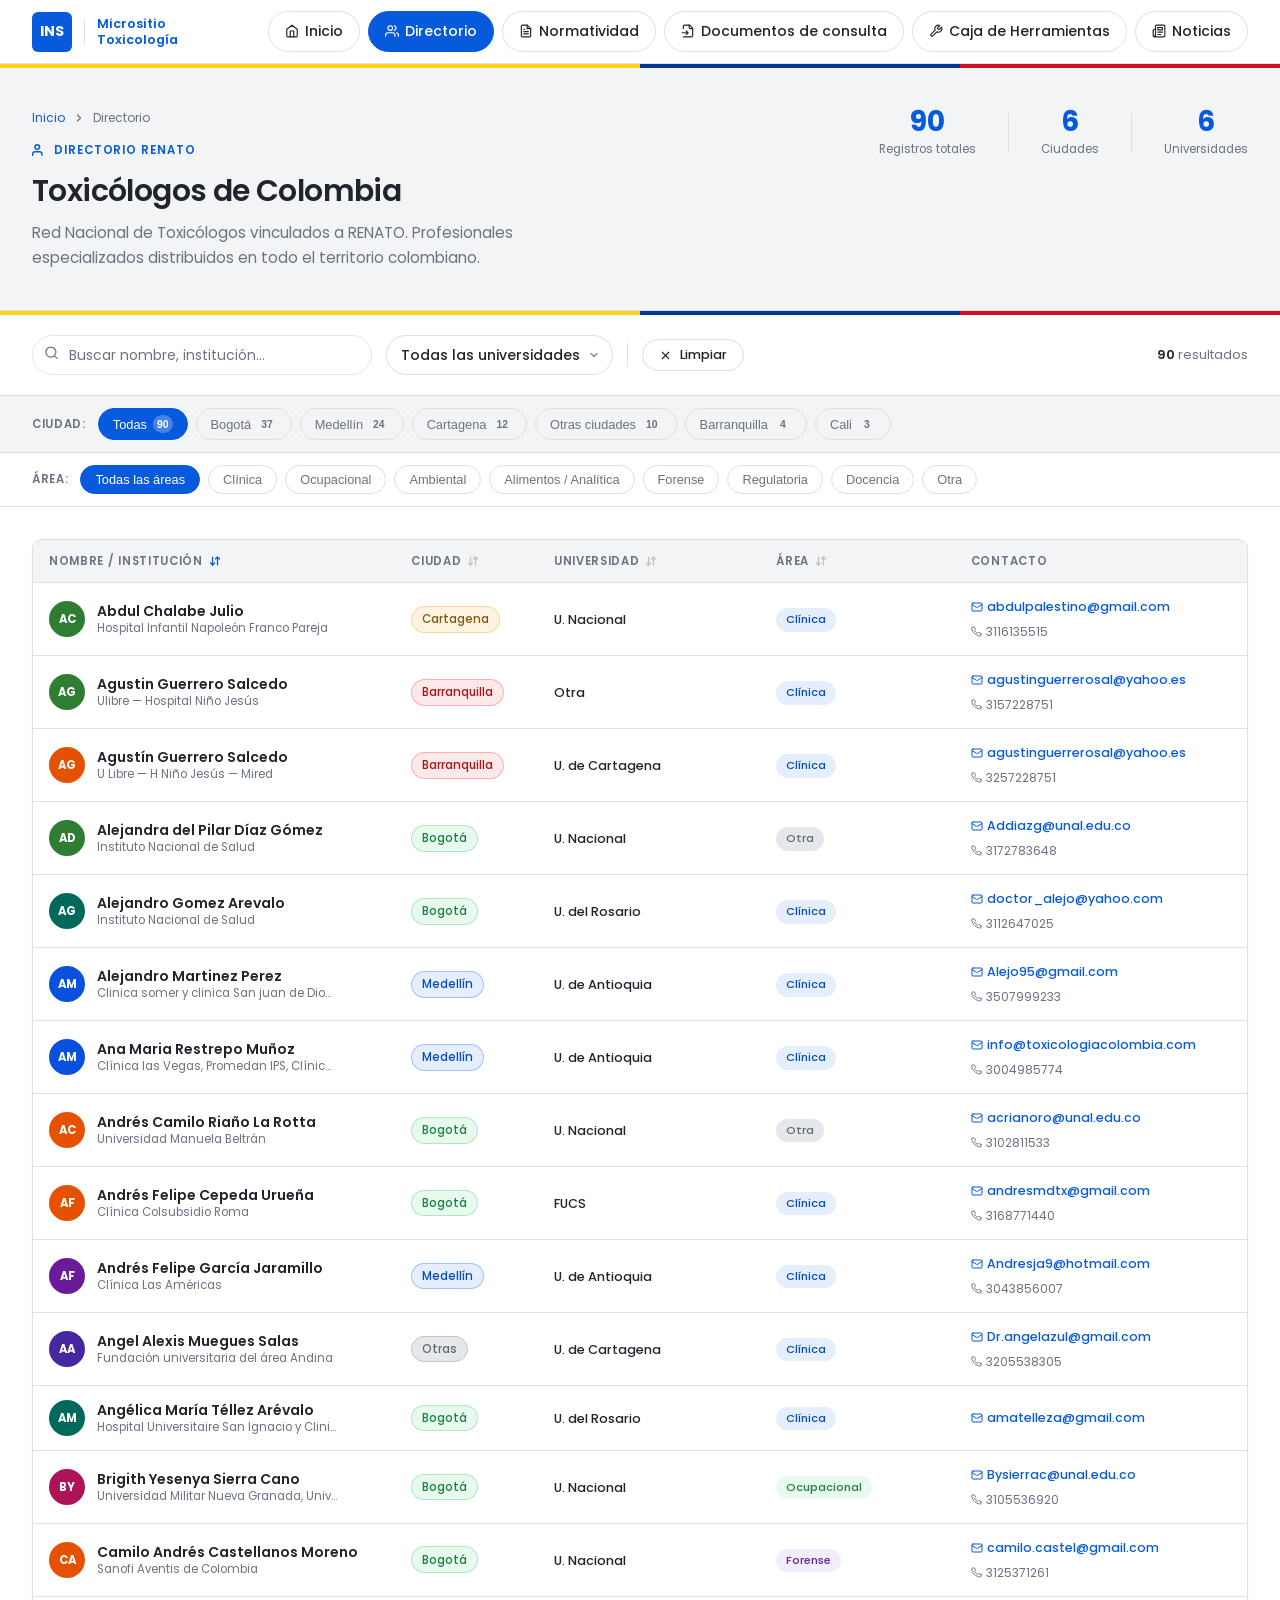
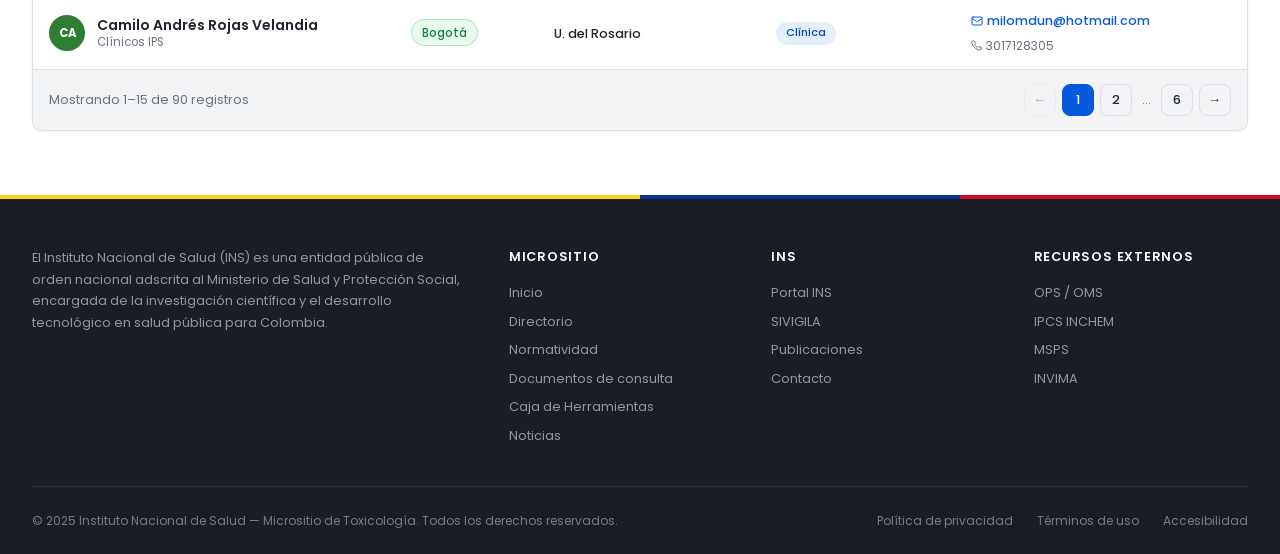
==== commit 85ee39e5: "CSS a styles.css" ====
--- a/directorio.html
+++ b/directorio.html
@@ -7,338 +7,7 @@
   <link rel="preconnect" href="https://fonts.googleapis.com" />
   <link rel="preconnect" href="https://fonts.gstatic.com" crossorigin />
   <link href="https://fonts.googleapis.com/css2?family=Poppins:wght@300;400;500;600;700&display=swap" rel="stylesheet" />
-  <style>
-    /* ── Design tokens ─────────────────────────────────────────── */
-    :root {
-      --background:           hsl(0 0% 100%);
-      --foreground:           hsl(220 15% 15%);
-      --card:                 hsl(220 14% 98%);
-      --card-foreground:      hsl(220 15% 15%);
-      --primary:              hsl(217 93% 45%);
-      --primary-foreground:   hsl(0 0% 100%);
-      --secondary:            hsl(220 14% 96%);
-      --secondary-foreground: hsl(220 15% 25%);
-      --muted:                hsl(220 14% 96%);
-      --muted-foreground:     hsl(220 9% 46%);
-      --accent:               hsl(217 90% 96%);
-      --accent-foreground:    hsl(217 93% 40%);
-      --success:              hsl(142 71% 45%);
-      --warning:              hsl(38 92% 50%);
-      --border:               hsl(220 13% 88%);
-      --input:                hsl(220 13% 91%);
-      --ring:                 hsl(217 93% 45%);
-      --radius:               0.625rem;
-      --shadow-card:          0 1px 3px 0 rgb(0 0 0 / 0.05), 0 1px 2px -1px rgb(0 0 0 / 0.05);
-      --shadow-card-hover:    0 4px 6px -1px rgb(0 0 0 / 0.07), 0 2px 4px -2px rgb(0 0 0 / 0.07);
-      --shadow-elevated:      0 10px 15px -3px rgb(0 0 0 / 0.08), 0 4px 6px -4px rgb(0 0 0 / 0.08);
-    }
-
-    *, *::before, *::after { box-sizing: border-box; margin: 0; padding: 0; }
-    body { font-family: 'Poppins', sans-serif; background: var(--background); color: var(--foreground); font-size: 1rem; line-height: 1.6; -webkit-font-smoothing: antialiased; }
-    a { text-decoration: none; color: inherit; }
-    img { display: block; max-width: 100%; }
-
-    .container { width: 100%; max-width: 1400px; margin-inline: auto; padding-inline: 2rem; }
-
-    /* ── Flag divider ──────────────────────────────────────────── */
-    .flag-divider { width: 100%; height: 4px; display: flex; }
-    .flag-divider .seg-yellow { flex: 2; background: #FCD116; }
-    .flag-divider .seg-blue   { flex: 1; background: #003893; }
-    .flag-divider .seg-red    { flex: 1; background: #CE1126; }
-
-    /* ── Header ────────────────────────────────────────────────── */
-    .site-header {
-      position: sticky; top: 0; z-index: 50; height: 4rem;
-      background: hsl(0 0% 100% / 0.95);
-      backdrop-filter: blur(12px); -webkit-backdrop-filter: blur(12px);
-      border-bottom: 1px solid var(--border);
-    }
-    .header-inner { height: 100%; display: flex; align-items: center; justify-content: space-between; gap: 1.5rem; }
-    .logo-wrap { display: flex; align-items: center; gap: 0.75rem; flex-shrink: 0; }
-    .logo-wrap img { height: 2.5rem; width: auto; }
-    .logo-sep { width: 1px; height: 1.5rem; background: var(--border); }
-    .logo-label { font-size: 0.8rem; font-weight: 600; color: var(--primary); line-height: 1.2; max-width: 160px; }
-    nav { display: flex; align-items: center; gap: 0.5rem; }
-    .nav-link {
-      display: inline-flex; align-items: center; gap: 0.375rem;
-      padding: 0.5rem 1rem; font-size: 0.875rem; font-weight: 500;
-      border-radius: 9999px; border: 1px solid var(--border);
-      background: transparent; color: var(--foreground); transition: all 200ms ease; white-space: nowrap;
-    }
-    .nav-link:hover, .nav-link.active { background: var(--primary); color: var(--primary-foreground); border-color: var(--primary); }
-    .menu-toggle { display: none; flex-direction: column; gap: 5px; cursor: pointer; padding: 0.5rem; border: none; background: none; }
-    .menu-toggle span { display: block; width: 22px; height: 2px; background: var(--foreground); border-radius: 2px; transition: all 200ms ease; }
-
-    /* ── Page header ───────────────────────────────────────────── */
-    .page-hero {
-      background: var(--secondary);
-      border-bottom: 1px solid var(--border);
-      padding-block: 2.5rem;
-    }
-    .page-hero-inner { display: flex; align-items: flex-start; justify-content: space-between; gap: 2rem; flex-wrap: wrap; }
-    .breadcrumb { display: flex; align-items: center; gap: 0.5rem; font-size: 0.75rem; color: var(--muted-foreground); margin-bottom: 0.75rem; }
-    .breadcrumb a { color: var(--primary); }
-    .breadcrumb svg { width: 12px; height: 12px; }
-    .page-label { display: inline-flex; align-items: center; gap: 0.5rem; font-size: 0.72rem; font-weight: 600; letter-spacing: 0.08em; text-transform: uppercase; color: var(--primary); margin-bottom: 0.5rem; }
-    .page-title { font-size: 1.875rem; font-weight: 600; letter-spacing: -0.02em; color: var(--foreground); margin-bottom: 0.375rem; }
-    .page-desc { font-size: 0.95rem; line-height: 1.6; color: var(--muted-foreground); max-width: 560px; }
-    .page-hero-stats { display: flex; align-items: center; gap: 2rem; flex-shrink: 0; }
-    .hero-stat { text-align: center; }
-    .hero-stat-value { font-size: 1.75rem; font-weight: 700; color: var(--primary); line-height: 1; }
-    .hero-stat-label { font-size: 0.72rem; color: var(--muted-foreground); margin-top: 0.25rem; }
-    .hero-stat-sep { width: 1px; height: 2.5rem; background: var(--border); }
-
-    /* ── Btn ───────────────────────────────────────────────────── */
-    .btn {
-      display: inline-flex; align-items: center; gap: 0.5rem;
-      padding: 0.5rem 1.25rem; font-family: 'Poppins', sans-serif;
-      font-size: 0.875rem; font-weight: 500; border-radius: 9999px;
-      border: 1px solid transparent; cursor: pointer; transition: all 200ms ease;
-    }
-    .btn-primary { background: var(--primary); color: var(--primary-foreground); border-color: var(--primary); }
-    .btn-primary:hover { background: hsl(217 93% 40%); }
-    .btn-secondary { background: transparent; color: var(--foreground); border-color: var(--border); }
-    .btn-secondary:hover { background: var(--primary); color: var(--primary-foreground); border-color: var(--primary); }
-
-    /* ── Filter bar ────────────────────────────────────────────── */
-    .filter-bar {
-      background: var(--background);
-      border-bottom: 1px solid var(--border);
-      padding-block: 1.25rem;
-      position: sticky;
-      top: 4rem;
-      z-index: 40;
-    }
-    .filter-inner { display: flex; align-items: center; gap: 0.875rem; flex-wrap: wrap; }
-
-    .search-wrap {
-      position: relative;
-      flex: 1;
-      min-width: 220px;
-      max-width: 340px;
-    }
-    .search-icon {
-      position: absolute; left: 0.75rem; top: 50%; transform: translateY(-50%);
-      color: var(--muted-foreground); pointer-events: none;
-    }
-    .search-input {
-      width: 100%; height: 2.5rem; padding: 0 0.75rem 0 2.25rem;
-      font-family: 'Poppins', sans-serif; font-size: 0.875rem;
-      border: 1px solid var(--input); border-radius: 9999px;
-      background: var(--background); color: var(--foreground);
-      transition: all 200ms ease; outline: none;
-    }
-    .search-input:focus { border-color: var(--primary); box-shadow: 0 0 0 2px hsl(217 93% 45% / 0.15); }
-    .search-input::placeholder { color: var(--muted-foreground); }
-
-    .filter-select {
-      height: 2.5rem; padding: 0 2rem 0 0.875rem;
-      font-family: 'Poppins', sans-serif; font-size: 0.875rem; font-weight: 500;
-      border: 1px solid var(--border); border-radius: 9999px;
-      background: var(--background); color: var(--foreground);
-      appearance: none; -webkit-appearance: none;
-      background-image: url("data:image/svg+xml,%3Csvg xmlns='http://www.w3.org/2000/svg' width='12' height='12' viewBox='0 0 24 24' fill='none' stroke='%23888' stroke-width='2.5' stroke-linecap='round' stroke-linejoin='round'%3E%3Cpolyline points='6 9 12 15 18 9'/%3E%3C/svg%3E");
-      background-repeat: no-repeat;
-      background-position: right 0.75rem center;
-      cursor: pointer; transition: all 200ms ease; outline: none;
-    }
-    .filter-select:focus { border-color: var(--primary); box-shadow: 0 0 0 2px hsl(217 93% 45% / 0.15); }
-
-    .filter-chip {
-      display: inline-flex; align-items: center; gap: 0.375rem;
-      padding: 0.375rem 0.875rem; font-size: 0.8rem; font-weight: 500;
-      border-radius: 9999px; border: 1px solid var(--border);
-      background: transparent; color: var(--muted-foreground);
-      cursor: pointer; transition: all 200ms ease; white-space: nowrap;
-    }
-    .filter-chip:hover { border-color: var(--primary); color: var(--primary); background: var(--accent); }
-    .filter-chip.active { border-color: var(--primary); color: var(--primary-foreground); background: var(--primary); }
-    .filter-chip .chip-count {
-      display: inline-flex; align-items: center; justify-content: center;
-      min-width: 18px; height: 18px; padding: 0 4px;
-      border-radius: 9999px; font-size: 0.65rem; font-weight: 700;
-    }
-    .filter-chip.active .chip-count { background: hsl(0 0% 100% / 0.25); color: var(--primary-foreground); }
-    .filter-chip:not(.active) .chip-count { background: var(--muted); color: var(--muted-foreground); }
-
-    .filter-sep { width: 1px; height: 1.5rem; background: var(--border); flex-shrink: 0; }
-
-    .results-count { font-size: 0.8rem; color: var(--muted-foreground); white-space: nowrap; margin-left: auto; }
-    .results-count strong { color: var(--foreground); font-weight: 600; }
-
-    /* ── City / Area chips rows ────────────────────────────────── */
-    .chips-row {
-      background: var(--secondary);
-      border-bottom: 1px solid var(--border);
-      padding-block: 0.75rem;
-    }
-    .chips-row + .chips-row { background: var(--background); }
-    .chips-inner { display: flex; align-items: center; gap: 0.5rem; flex-wrap: wrap; }
-    .chips-label { font-size: 0.72rem; font-weight: 600; letter-spacing: 0.06em; text-transform: uppercase; color: var(--muted-foreground); margin-right: 0.25rem; flex-shrink: 0; }
-
-    /* ── Main content ──────────────────────────────────────────── */
-    .main-content { padding-block: 2rem 4rem; }
-
-    /* ── Table wrapper ─────────────────────────────────────────── */
-    .table-wrap {
-      background: var(--background);
-      border: 1px solid var(--border);
-      border-radius: var(--radius);
-      box-shadow: var(--shadow-card);
-      overflow: hidden;
-    }
-
-    table { width: 100%; border-collapse: collapse; font-size: 0.875rem; }
-
-    thead { background: var(--secondary); border-bottom: 1px solid var(--border); }
-
-    th {
-      padding: 0.75rem 1rem;
-      text-align: left;
-      font-size: 0.72rem;
-      font-weight: 600;
-      letter-spacing: 0.06em;
-      text-transform: uppercase;
-      color: var(--muted-foreground);
-      white-space: nowrap;
-      user-select: none;
-    }
-    th.sortable { cursor: pointer; }
-    th.sortable:hover { color: var(--foreground); }
-    th .th-inner { display: inline-flex; align-items: center; gap: 0.375rem; }
-    th svg { width: 12px; height: 12px; opacity: 0.4; transition: opacity 200ms; }
-    th.sorted svg { opacity: 1; color: var(--primary); }
-
-    tbody tr {
-      border-bottom: 1px solid var(--border);
-      transition: background 150ms ease;
-    }
-    tbody tr:last-child { border-bottom: none; }
-    tbody tr:hover { background: var(--secondary); }
-
-    td { padding: 0.875rem 1rem; vertical-align: middle; }
-
-    /* Name cell */
-    .cell-name { display: flex; align-items: center; gap: 0.75rem; }
-    .avatar {
-      width: 2.25rem; height: 2.25rem; border-radius: 50%;
-      display: flex; align-items: center; justify-content: center;
-      font-size: 0.72rem; font-weight: 700; flex-shrink: 0;
-      color: #fff;
-    }
-    .name-text { font-weight: 600; color: var(--foreground); line-height: 1.3; }
-    .name-sub { font-size: 0.72rem; color: var(--muted-foreground); font-weight: 400; line-height: 1.4; max-width: 240px; overflow: hidden; text-overflow: ellipsis; white-space: nowrap; }
-
-    /* City badge */
-    .city-badge {
-      display: inline-flex; align-items: center;
-      padding: 0.2rem 0.625rem; border-radius: 9999px;
-      font-size: 0.72rem; font-weight: 500;
-      border: 1px solid transparent;
-      white-space: nowrap;
-    }
-
-    /* Area tag */
-    .area-tag {
-      display: inline-flex; align-items: center;
-      padding: 0.175rem 0.625rem; border-radius: 9999px;
-      font-size: 0.7rem; font-weight: 500;
-      white-space: nowrap;
-    }
-
-    /* Univ text */
-    .univ-text { font-size: 0.8rem; color: var(--foreground); font-weight: 500; }
-
-    /* Contact cell */
-    .contact-stack { display: flex; flex-direction: column; gap: 0.3rem; }
-    .contact-link {
-      display: inline-flex; align-items: center; gap: 0.25rem;
-      font-size: 0.78rem; color: var(--primary); font-weight: 500;
-      transition: opacity 200ms;
-    }
-    .contact-link:hover { opacity: 0.75; }
-    .contact-link svg { width: 12px; height: 12px; flex-shrink: 0; }
-    .contact-phone { font-size: 0.75rem; color: var(--muted-foreground); display: flex; align-items: center; gap: 0.25rem; }
-    .contact-phone svg { width: 11px; height: 11px; flex-shrink: 0; }
-
-    /* Actions cell */
-    .action-btn {
-      display: inline-flex; align-items: center; justify-content: center;
-      width: 2rem; height: 2rem; border-radius: 50%;
-      border: 1px solid var(--border); background: transparent;
-      color: var(--muted-foreground); cursor: pointer; transition: all 200ms ease;
-    }
-    .action-btn:hover { border-color: var(--primary); color: var(--primary); background: var(--accent); }
-    .action-btn svg { width: 14px; height: 14px; }
-
-    /* ── Empty state ───────────────────────────────────────────── */
-    .empty-state {
-      display: none;
-      flex-direction: column;
-      align-items: center;
-      justify-content: center;
-      padding: 4rem 2rem;
-      text-align: center;
-    }
-    .empty-state.visible { display: flex; }
-    .empty-icon { font-size: 2.5rem; margin-bottom: 1rem; }
-    .empty-title { font-size: 1rem; font-weight: 600; color: var(--foreground); margin-bottom: 0.375rem; }
-    .empty-desc  { font-size: 0.875rem; color: var(--muted-foreground); }
-
-    /* ── Pagination ────────────────────────────────────────────── */
-    .pagination {
-      display: flex; align-items: center; justify-content: space-between;
-      padding: 1rem 1.25rem; border-top: 1px solid var(--border);
-      flex-wrap: wrap; gap: 0.75rem;
-    }
-    .page-info { font-size: 0.8rem; color: var(--muted-foreground); }
-    .page-btns { display: flex; gap: 0.375rem; }
-    .page-btn {
-      display: inline-flex; align-items: center; justify-content: center;
-      min-width: 2rem; height: 2rem; padding: 0 0.5rem;
-      border-radius: calc(var(--radius) - 2px);
-      border: 1px solid var(--border);
-      font-size: 0.8rem; font-weight: 500;
-      background: transparent; color: var(--foreground);
-      cursor: pointer; transition: all 200ms ease;
-    }
-    .page-btn:hover, .page-btn.active { background: var(--primary); color: var(--primary-foreground); border-color: var(--primary); }
-    .page-btn:disabled { opacity: 0.4; cursor: default; }
-
-    /* ── Footer ────────────────────────────────────────────────── */
-    .site-footer { background: hsl(220 15% 12%); color: hsl(220 14% 80%); padding-block: 3rem 1.5rem; }
-    .footer-grid { display: grid; grid-template-columns: 2fr 1fr 1fr 1fr; gap: 3rem; margin-bottom: 2.5rem; }
-    .footer-brand img { height: 2rem; width: auto; filter: brightness(0) invert(1); margin-bottom: 0.875rem; }
-    .footer-brand p { font-size: 0.8rem; line-height: 1.7; color: hsl(220 9% 60%); }
-    .footer-col-title { font-size: 0.8rem; font-weight: 600; letter-spacing: 0.06em; text-transform: uppercase; color: hsl(0 0% 100%); margin-bottom: 1rem; }
-    .footer-links { display: flex; flex-direction: column; gap: 0.5rem; }
-    .footer-link { font-size: 0.8rem; color: hsl(220 9% 60%); transition: color 200ms ease; }
-    .footer-link:hover { color: hsl(0 0% 100%); }
-    .footer-bottom { padding-top: 1.5rem; border-top: 1px solid hsl(220 15% 20%); display: flex; align-items: center; justify-content: space-between; gap: 1rem; flex-wrap: wrap; }
-    .footer-copy { font-size: 0.75rem; color: hsl(220 9% 50%); }
-    .footer-legal { display: flex; gap: 1.5rem; }
-    .footer-legal a { font-size: 0.75rem; color: hsl(220 9% 50%); transition: color 200ms ease; }
-    .footer-legal a:hover { color: hsl(0 0% 100%); }
-
-    /* ── Responsive ────────────────────────────────────────────── */
-    @media (max-width: 1024px) {
-      .footer-grid { grid-template-columns: 1fr 1fr; gap: 2rem; }
-      .nav-link { padding: 0.4rem 0.75rem; font-size: 0.8rem; }
-      th.hide-md, td.hide-md { display: none; }
-    }
-    @media (max-width: 768px) {
-      .menu-toggle { display: flex; }
-      nav { display: none; flex-direction: column; gap: 0.5rem; position: absolute; top: 4rem; left: 0; right: 0; background: var(--background); padding: 1rem 2rem; border-bottom: 1px solid var(--border); box-shadow: var(--shadow-elevated); }
-      nav.open { display: flex; }
-      .nav-link { width: 100%; justify-content: center; }
-      .page-hero-stats { display: none; }
-      .filter-bar { position: static; }
-      th.hide-sm, td.hide-sm { display: none; }
-      .footer-grid { grid-template-columns: 1fr; gap: 1.5rem; }
-      .footer-bottom { flex-direction: column; align-items: flex-start; }
-      .chips-inner { gap: 0.375rem; }
-    }
-  </style>
+  <link rel="stylesheet" href="styles.css" />
 </head>
 <body>
 
--- a/styles.css
+++ b/styles.css
@@ -0,0 +1,1087 @@
+/* ── Design tokens ─────────────────────────────────────────── */
+:root {
+  --background:           hsl(0 0% 100%);
+  --foreground:           hsl(220 15% 15%);
+  --card:                 hsl(220 14% 98%);
+  --card-foreground:      hsl(220 15% 15%);
+  --primary:              hsl(217 93% 45%);
+  --primary-foreground:   hsl(0 0% 100%);
+  --secondary:            hsl(220 14% 96%);
+  --secondary-foreground: hsl(220 15% 25%);
+  --muted:                hsl(220 14% 96%);
+  --muted-foreground:     hsl(220 9% 46%);
+  --accent:               hsl(217 90% 96%);
+  --accent-foreground:    hsl(217 93% 40%);
+  --success:              hsl(142 71% 45%);
+  --warning:              hsl(38 92% 50%);
+  --border:               hsl(220 13% 88%);
+  --input:                hsl(220 13% 91%);
+  --ring:                 hsl(217 93% 45%);
+  --hero-bg:              hsl(217 90% 97%);
+  --hero-border:          hsl(217 60% 88%);
+  --radius:               0.625rem;
+  --shadow-card:          0 1px 3px 0 rgb(0 0 0 / 0.05), 0 1px 2px -1px rgb(0 0 0 / 0.05);
+  --shadow-card-hover:    0 4px 6px -1px rgb(0 0 0 / 0.07), 0 2px 4px -2px rgb(0 0 0 / 0.07);
+  --shadow-elevated:      0 10px 15px -3px rgb(0 0 0 / 0.08), 0 4px 6px -4px rgb(0 0 0 / 0.08);
+}
+
+/* ── Reset & base ──────────────────────────────────────────── */
+*, *::before, *::after { box-sizing: border-box; margin: 0; padding: 0; }
+
+body {
+  font-family: 'Poppins', sans-serif;
+  background: var(--background);
+  color: var(--foreground);
+  font-size: 1rem;
+  line-height: 1.6;
+  -webkit-font-smoothing: antialiased;
+}
+
+a { text-decoration: none; color: inherit; }
+img { display: block; max-width: 100%; }
+
+/* ── Layout helpers ────────────────────────────────────────── */
+.container {
+  width: 100%;
+  max-width: 1400px;
+  margin-inline: auto;
+  padding-inline: 2rem;
+}
+
+/* ── Colombia flag divider ─────────────────────────────────── */
+.flag-divider {
+  width: 100%;
+  height: 4px;
+  display: flex;
+}
+.flag-divider .seg-yellow { flex: 2; background: #FCD116; }
+.flag-divider .seg-blue   { flex: 1; background: #003893; }
+.flag-divider .seg-red    { flex: 1; background: #CE1126; }
+
+/* ── Header ────────────────────────────────────────────────── */
+.site-header {
+  position: sticky;
+  top: 0;
+  z-index: 50;
+  height: 4rem;
+  background: hsl(0 0% 100% / 0.95);
+  backdrop-filter: blur(12px);
+  -webkit-backdrop-filter: blur(12px);
+  border-bottom: 1px solid var(--border);
+}
+
+.header-inner {
+  height: 100%;
+  display: flex;
+  align-items: center;
+  justify-content: space-between;
+  gap: 1.5rem;
+}
+
+.logo-wrap {
+  display: flex;
+  align-items: center;
+  gap: 0.75rem;
+  flex-shrink: 0;
+}
+
+.logo-wrap img {
+  height: 2.5rem;
+  width: auto;
+}
+
+.logo-sep {
+  width: 1px;
+  height: 1.5rem;
+  background: var(--border);
+}
+
+.logo-label {
+  font-size: 0.8rem;
+  font-weight: 600;
+  color: var(--primary);
+  line-height: 1.2;
+  max-width: 160px;
+}
+
+/* ── Nav ───────────────────────────────────────────────────── */
+nav { display: flex; align-items: center; gap: 0.5rem; }
+
+.nav-link {
+  display: inline-flex;
+  align-items: center;
+  gap: 0.375rem;
+  padding: 0.5rem 1rem;
+  font-size: 0.875rem;
+  font-weight: 500;
+  border-radius: 9999px;
+  border: 1px solid var(--border);
+  background: transparent;
+  color: var(--foreground);
+  transition: all 200ms ease;
+  white-space: nowrap;
+}
+
+.nav-link:hover,
+.nav-link.active {
+  background: var(--primary);
+  color: var(--primary-foreground);
+  border-color: var(--primary);
+}
+
+/* Mobile menu toggle (hidden on desktop) */
+.menu-toggle {
+  display: none;
+  flex-direction: column;
+  gap: 5px;
+  cursor: pointer;
+  padding: 0.5rem;
+  border: none;
+  background: none;
+}
+.menu-toggle span {
+  display: block;
+  width: 22px;
+  height: 2px;
+  background: var(--foreground);
+  border-radius: 2px;
+  transition: all 200ms ease;
+}
+
+/* ── Buttons ───────────────────────────────────────────────── */
+.btn {
+  display: inline-flex;
+  align-items: center;
+  gap: 0.5rem;
+  padding: 0.625rem 1.5rem;
+  font-family: 'Poppins', sans-serif;
+  font-size: 0.875rem;
+  font-weight: 500;
+  border-radius: 9999px;
+  border: 1px solid transparent;
+  cursor: pointer;
+  transition: all 200ms ease;
+}
+
+.btn-primary {
+  background: var(--primary);
+  color: var(--primary-foreground);
+  border-color: var(--primary);
+}
+.btn-primary:hover { background: hsl(217 93% 40%); }
+
+.btn-secondary {
+  background: transparent;
+  color: var(--foreground);
+  border-color: var(--border);
+}
+.btn-secondary:hover {
+  background: var(--primary);
+  color: var(--primary-foreground);
+  border-color: var(--primary);
+}
+
+/* ── Page hero (inner pages) ───────────────────────────────── */
+.page-hero {
+  background: var(--secondary);
+  border-bottom: 1px solid var(--border);
+  padding-block: 2.5rem;
+}
+.page-hero-inner { display: flex; align-items: flex-start; justify-content: space-between; gap: 2rem; flex-wrap: wrap; }
+.breadcrumb { display: flex; align-items: center; gap: 0.5rem; font-size: 0.75rem; color: var(--muted-foreground); margin-bottom: 0.75rem; }
+.breadcrumb a { color: var(--primary); }
+.breadcrumb svg { width: 12px; height: 12px; }
+.page-label { display: inline-flex; align-items: center; gap: 0.5rem; font-size: 0.72rem; font-weight: 600; letter-spacing: 0.08em; text-transform: uppercase; color: var(--primary); margin-bottom: 0.5rem; }
+.page-title { font-size: 1.875rem; font-weight: 600; letter-spacing: -0.02em; color: var(--foreground); margin-bottom: 0.375rem; }
+.page-desc { font-size: 0.95rem; line-height: 1.6; color: var(--muted-foreground); max-width: 560px; }
+.page-hero-stats { display: flex; align-items: center; gap: 2rem; flex-shrink: 0; }
+.hero-stat { text-align: center; }
+.hero-stat-value { font-size: 1.75rem; font-weight: 700; color: var(--primary); line-height: 1; }
+.hero-stat-label { font-size: 0.72rem; color: var(--muted-foreground); margin-top: 0.25rem; }
+.hero-stat-sep { width: 1px; height: 2.5rem; background: var(--border); }
+
+/* ── Hero (home page) ──────────────────────────────────────── */
+.hero {
+  position: relative;
+  overflow: hidden;
+  background-image: url('banner.jpg');
+  background-size: cover;
+  background-position: center top;
+  background-repeat: no-repeat;
+  padding-block: 7rem 6rem;
+  border-bottom: none;
+}
+
+/* Light overlay */
+.hero::before {
+  content: '';
+  position: absolute;
+  inset: 0;
+  background: linear-gradient(
+    160deg,
+    hsl(0 0% 100% / 0.72) 0%,
+    hsl(210 60% 96% / 0.68) 60%,
+    hsl(210 40% 94% / 0.72) 100%
+  );
+  z-index: 1;
+  pointer-events: none;
+}
+
+.hero-inner {
+  position: relative;
+  z-index: 2;
+  display: flex;
+  flex-direction: column;
+  align-items: center;
+  text-align: center;
+  gap: 0;
+}
+
+.hero-logo {
+  height: 270px;
+  width: auto;
+  margin-bottom: 1.75rem;
+  filter: drop-shadow(0 4px 24px hsl(0 0% 0% / 0.12));
+}
+
+@keyframes pulse {
+  0%, 100% { opacity: 1; transform: scale(1); }
+  50%       { opacity: 0.5; transform: scale(0.8); }
+}
+
+.hero-title {
+  font-size: 2.875rem;
+  font-weight: 700;
+  line-height: 1.2;
+  letter-spacing: -0.025em;
+  color: var(--foreground);
+  margin-bottom: 1.25rem;
+  max-width: 820px;
+  text-shadow: none;
+}
+
+.hero-title span {
+  color: var(--primary);
+}
+
+.hero-lead {
+  font-size: 1.1rem;
+  line-height: 1.75;
+  color: var(--muted-foreground);
+  margin-bottom: 2.25rem;
+  max-width: 600px;
+  text-shadow: none;
+}
+
+.hero-actions {
+  display: flex;
+  flex-wrap: wrap;
+  justify-content: center;
+  gap: 0.75rem;
+}
+
+/* Hero illustration area */
+.hero-visual {
+  display: flex;
+  justify-content: center;
+  align-items: center;
+}
+
+.hero-molecule {
+  position: relative;
+  width: 360px;
+  height: 360px;
+}
+
+.hero-card-float {
+  position: absolute;
+  background: var(--background);
+  border: 1px solid var(--border);
+  border-radius: var(--radius);
+  box-shadow: var(--shadow-elevated);
+  padding: 0.875rem 1rem;
+  display: flex;
+  align-items: center;
+  gap: 0.625rem;
+  font-size: 0.8rem;
+  font-weight: 500;
+  white-space: nowrap;
+  animation: floatY 4s ease-in-out infinite;
+}
+
+.hero-card-float:nth-child(2) { animation-delay: -1.3s; top: 20px; left: 0; }
+.hero-card-float:nth-child(3) { animation-delay: -2.6s; bottom: 60px; right: 0; }
+.hero-card-float:nth-child(4) { animation-delay: -0.6s; bottom: 20px; left: 20px; }
+
+@keyframes floatY {
+  0%, 100% { transform: translateY(0); }
+  50%       { transform: translateY(-10px); }
+}
+
+.card-icon {
+  width: 32px;
+  height: 32px;
+  border-radius: 8px;
+  display: flex;
+  align-items: center;
+  justify-content: center;
+  font-size: 1rem;
+  flex-shrink: 0;
+}
+
+.hero-svg-wrap {
+  width: 100%;
+  height: 100%;
+  display: flex;
+  align-items: center;
+  justify-content: center;
+}
+
+/* ── Stats bar ─────────────────────────────────────────────── */
+.stats-bar {
+  padding-block: 1.5rem;
+  border-bottom: 1px solid var(--border);
+}
+
+.stats-inner {
+  display: flex;
+  align-items: center;
+  justify-content: space-between;
+  gap: 1rem;
+  flex-wrap: wrap;
+}
+
+.stat-item {
+  display: flex;
+  align-items: center;
+  gap: 0.75rem;
+}
+
+.stat-icon {
+  width: 2.25rem;
+  height: 2.25rem;
+  border-radius: 8px;
+  background: var(--accent);
+  color: var(--primary);
+  display: flex;
+  align-items: center;
+  justify-content: center;
+  flex-shrink: 0;
+}
+
+.stat-value {
+  font-size: 1.25rem;
+  font-weight: 700;
+  color: var(--foreground);
+  line-height: 1;
+}
+
+.stat-label {
+  font-size: 0.75rem;
+  color: var(--muted-foreground);
+  line-height: 1.4;
+}
+
+.stat-sep {
+  width: 1px;
+  height: 2rem;
+  background: var(--border);
+}
+
+/* ── Section base ──────────────────────────────────────────── */
+.section {
+  padding-block: 4rem;
+}
+
+.section-header {
+  margin-bottom: 2.5rem;
+}
+
+.section-label {
+  display: inline-flex;
+  align-items: center;
+  gap: 0.5rem;
+  font-size: 0.75rem;
+  font-weight: 600;
+  letter-spacing: 0.08em;
+  text-transform: uppercase;
+  color: var(--primary);
+  margin-bottom: 0.5rem;
+}
+
+.section-title {
+  font-size: 1.875rem;
+  font-weight: 600;
+  letter-spacing: -0.02em;
+  color: var(--foreground);
+  margin-bottom: 0.5rem;
+}
+
+.section-desc {
+  font-size: 1rem;
+  line-height: 1.7;
+  color: var(--muted-foreground);
+  max-width: 600px;
+}
+
+/* ── Welcome / Intro section ───────────────────────────────── */
+.intro-section {
+  background: var(--background);
+}
+
+.intro-grid {
+  display: grid;
+  grid-template-columns: 1fr 1fr;
+  gap: 4rem;
+  align-items: start;
+}
+
+.intro-body p {
+  font-size: 1rem;
+  line-height: 1.75;
+  color: var(--muted-foreground);
+  margin-bottom: 1rem;
+}
+
+.intro-body p:first-child {
+  font-size: 1.125rem;
+  color: var(--foreground);
+}
+
+.intro-features {
+  display: flex;
+  flex-direction: column;
+  gap: 1rem;
+  margin-top: 1.5rem;
+}
+
+.feature-item {
+  display: flex;
+  align-items: flex-start;
+  gap: 0.75rem;
+}
+
+.feature-bullet {
+  width: 20px;
+  height: 20px;
+  border-radius: 50%;
+  background: var(--accent);
+  color: var(--primary);
+  display: flex;
+  align-items: center;
+  justify-content: center;
+  flex-shrink: 0;
+  margin-top: 2px;
+}
+
+.feature-bullet svg { width: 11px; height: 11px; }
+
+.feature-text {
+  font-size: 0.875rem;
+  line-height: 1.6;
+  color: var(--muted-foreground);
+}
+
+.feature-text strong {
+  color: var(--foreground);
+  font-weight: 600;
+}
+
+/* Mission card */
+.mission-card {
+  background: var(--card);
+  border: 1px solid var(--border);
+  border-radius: var(--radius);
+  padding: 2rem;
+  box-shadow: var(--shadow-card);
+}
+
+.mission-card-header {
+  display: flex;
+  align-items: center;
+  gap: 0.75rem;
+  margin-bottom: 1.25rem;
+  padding-bottom: 1rem;
+  border-bottom: 1px solid var(--border);
+}
+
+.mission-icon-wrap {
+  width: 2.5rem;
+  height: 2.5rem;
+  border-radius: 10px;
+  background: var(--primary);
+  color: var(--primary-foreground);
+  display: flex;
+  align-items: center;
+  justify-content: center;
+  flex-shrink: 0;
+}
+
+.mission-card-title {
+  font-size: 1rem;
+  font-weight: 600;
+  color: var(--foreground);
+}
+
+.mission-card p {
+  font-size: 0.9rem;
+  line-height: 1.75;
+  color: var(--muted-foreground);
+  margin-bottom: 1.25rem;
+}
+
+.mission-highlight {
+  display: flex;
+  align-items: center;
+  gap: 0.75rem;
+  padding: 0.75rem 1rem;
+  background: var(--accent);
+  border-radius: calc(var(--radius) - 2px);
+  margin-bottom: 0.75rem;
+}
+
+.mission-highlight-icon {
+  font-size: 1.1rem;
+}
+
+.mission-highlight-text {
+  font-size: 0.8rem;
+  font-weight: 500;
+  color: var(--accent-foreground);
+  line-height: 1.4;
+}
+
+.tool-link {
+  text-decoration: none;
+  display: flex;
+  align-items: center;
+  transition: background 150ms, color 150ms;
+}
+.tool-link .mission-highlight-text { flex: 1; }
+.tool-link:hover { background: var(--primary); }
+.tool-link:hover .mission-highlight-text,
+.tool-link:hover svg { color: var(--primary-foreground); }
+.tool-count {
+  font-size: 0.68rem; font-weight: 700;
+  background: var(--primary); color: var(--primary-foreground);
+  border-radius: 9999px; padding: 0.1rem 0.45rem;
+  margin-right: 0.5rem; flex-shrink: 0;
+}
+.tool-link:hover .tool-count { background: var(--primary-foreground); color: var(--primary); }
+.tool-link svg { color: var(--accent-foreground); flex-shrink: 0; }
+
+/* ── Quick access cards ────────────────────────────────────── */
+.quickaccess-section {
+  background: var(--secondary);
+  border-top: 1px solid var(--border);
+  border-bottom: 1px solid var(--border);
+}
+
+.cards-grid {
+  display: grid;
+  grid-template-columns: repeat(3, 1fr);
+  gap: 1.25rem;
+}
+
+.access-card {
+  background: var(--background);
+  border: 1px solid var(--border);
+  border-radius: var(--radius);
+  padding: 1.5rem;
+  box-shadow: var(--shadow-card);
+  transition: all 200ms ease;
+  cursor: pointer;
+  display: flex;
+  flex-direction: column;
+  gap: 0.875rem;
+}
+
+.access-card:hover {
+  box-shadow: var(--shadow-card-hover);
+  border-color: hsl(217 93% 45% / 0.3);
+  transform: translateY(-2px);
+}
+
+.access-card-icon {
+  width: 2.75rem;
+  height: 2.75rem;
+  border-radius: 10px;
+  display: flex;
+  align-items: center;
+  justify-content: center;
+  font-size: 1.25rem;
+  flex-shrink: 0;
+}
+
+.access-card-title {
+  font-size: 1rem;
+  font-weight: 600;
+  color: var(--foreground);
+  line-height: 1.3;
+}
+
+.access-card-desc {
+  font-size: 0.8rem;
+  line-height: 1.5;
+  color: var(--muted-foreground);
+  flex: 1;
+}
+
+.access-card-link {
+  display: inline-flex;
+  align-items: center;
+  gap: 0.25rem;
+  font-size: 0.8rem;
+  font-weight: 600;
+  color: var(--primary);
+  transition: gap 200ms ease;
+}
+
+.access-card:hover .access-card-link { gap: 0.5rem; }
+
+.access-card-link svg { width: 14px; height: 14px; }
+
+/* ── News / Highlights ─────────────────────────────────────── */
+.news-section { background: var(--background); }
+
+.articles-grid { display: grid; grid-template-columns: repeat(4, 1fr); gap: 1.25rem; }
+.article-card { background: var(--card); border: 1px solid var(--border); border-radius: var(--radius); overflow: hidden; box-shadow: var(--shadow-card); transition: all 200ms; display: flex; flex-direction: column; cursor: pointer; }
+.article-card:hover { box-shadow: var(--shadow-card-hover); border-color: hsl(217 93% 45% / 0.3); transform: translateY(-2px); }
+.card-img { height: 120px; overflow: hidden; }
+.card-img img { width: 100%; height: 100%; object-fit: cover; display: block; }
+.card-body { padding: 1rem; display: flex; flex-direction: column; flex: 1; }
+.card-tag { display: inline-flex; align-items: center; padding: 0.175rem 0.625rem; border-radius: 9999px; font-size: 0.68rem; font-weight: 700; letter-spacing: 0.04em; text-transform: uppercase; margin-bottom: 0.5rem; align-self: flex-start; }
+.card-title { font-size: 0.875rem; font-weight: 600; line-height: 1.4; color: var(--foreground); margin-bottom: 0.4rem; }
+.card-excerpt { font-size: 0.78rem; line-height: 1.6; color: var(--muted-foreground); flex: 1; margin-bottom: 0.75rem; overflow: hidden; display: -webkit-box; -webkit-line-clamp: 3; -webkit-box-orient: vertical; }
+.card-meta { display: flex; align-items: center; gap: 0.5rem; font-size: 0.7rem; color: var(--muted-foreground); padding-top: 0.75rem; border-top: 1px solid var(--border); flex-wrap: wrap; }
+.card-meta .meta-sep { width: 3px; height: 3px; border-radius: 50%; background: var(--border); }
+.card-read-more { display: inline-flex; align-items: center; gap: 0.25rem; font-size: 0.75rem; font-weight: 600; color: var(--primary); transition: gap 200ms; margin-top: 0.5rem; }
+.article-card:hover .card-read-more { gap: 0.5rem; }
+.card-read-more svg { width: 12px; height: 12px; }
+.tag-alerta        { background: hsl(0 84% 60% / 0.1);   color: hsl(0 84% 44%); }
+.tag-boletin       { background: hsl(217 93% 45% / 0.1); color: var(--primary); }
+.tag-evento        { background: hsl(270 60% 50% / 0.1); color: hsl(270 60% 40%); }
+.tag-publicacion   { background: hsl(142 71% 45% / 0.1); color: hsl(142 71% 33%); }
+.tag-capacitacion  { background: hsl(38 92% 50% / 0.1);  color: hsl(38 92% 34%); }
+.tag-investigacion { background: hsl(195 80% 45% / 0.1); color: hsl(195 80% 34%); }
+
+/* ── Main content layout ───────────────────────────────────── */
+.main-content { padding-block: 2rem 4rem; }
+
+/* ── Filter bar (directorio) ───────────────────────────────── */
+.filter-bar {
+  background: var(--background);
+  border-bottom: 1px solid var(--border);
+  padding-block: 1.25rem;
+  position: sticky;
+  top: 4rem;
+  z-index: 40;
+}
+.filter-inner { display: flex; align-items: center; gap: 0.875rem; flex-wrap: wrap; }
+
+.search-wrap {
+  position: relative;
+  flex: 1;
+  min-width: 220px;
+  max-width: 340px;
+}
+.search-icon {
+  position: absolute; left: 0.75rem; top: 50%; transform: translateY(-50%);
+  color: var(--muted-foreground); pointer-events: none;
+}
+.search-input {
+  width: 100%; height: 2.5rem; padding: 0 0.75rem 0 2.25rem;
+  font-family: 'Poppins', sans-serif; font-size: 0.875rem;
+  border: 1px solid var(--input); border-radius: 9999px;
+  background: var(--background); color: var(--foreground);
+  transition: all 200ms ease; outline: none;
+}
+.search-input:focus { border-color: var(--primary); box-shadow: 0 0 0 2px hsl(217 93% 45% / 0.15); }
+.search-input::placeholder { color: var(--muted-foreground); }
+
+.filter-select {
+  height: 2.5rem; padding: 0 2rem 0 0.875rem;
+  font-family: 'Poppins', sans-serif; font-size: 0.875rem; font-weight: 500;
+  border: 1px solid var(--border); border-radius: 9999px;
+  background: var(--background); color: var(--foreground);
+  appearance: none; -webkit-appearance: none;
+  background-image: url("data:image/svg+xml,%3Csvg xmlns='http://www.w3.org/2000/svg' width='12' height='12' viewBox='0 0 24 24' fill='none' stroke='%23888' stroke-width='2.5' stroke-linecap='round' stroke-linejoin='round'%3E%3Cpolyline points='6 9 12 15 18 9'/%3E%3C/svg%3E");
+  background-repeat: no-repeat;
+  background-position: right 0.75rem center;
+  cursor: pointer; transition: all 200ms ease; outline: none;
+}
+.filter-select:focus { border-color: var(--primary); box-shadow: 0 0 0 2px hsl(217 93% 45% / 0.15); }
+
+.filter-chip {
+  display: inline-flex; align-items: center; gap: 0.375rem;
+  padding: 0.375rem 0.875rem; font-size: 0.8rem; font-weight: 500;
+  border-radius: 9999px; border: 1px solid var(--border);
+  background: transparent; color: var(--muted-foreground);
+  cursor: pointer; transition: all 200ms ease; white-space: nowrap;
+}
+.filter-chip:hover { border-color: var(--primary); color: var(--primary); background: var(--accent); }
+.filter-chip.active { border-color: var(--primary); color: var(--primary-foreground); background: var(--primary); }
+.filter-chip .chip-count {
+  display: inline-flex; align-items: center; justify-content: center;
+  min-width: 18px; height: 18px; padding: 0 4px;
+  border-radius: 9999px; font-size: 0.65rem; font-weight: 700;
+}
+.filter-chip.active .chip-count { background: hsl(0 0% 100% / 0.25); color: var(--primary-foreground); }
+.filter-chip:not(.active) .chip-count { background: var(--muted); color: var(--muted-foreground); }
+
+.filter-sep { width: 1px; height: 1.5rem; background: var(--border); flex-shrink: 0; }
+
+.results-count { font-size: 0.8rem; color: var(--muted-foreground); white-space: nowrap; margin-left: auto; }
+.results-count strong { color: var(--foreground); font-weight: 600; }
+
+/* ── City / Area chips rows (directorio) ───────────────────── */
+.chips-row {
+  background: var(--secondary);
+  border-bottom: 1px solid var(--border);
+  padding-block: 0.75rem;
+}
+.chips-row + .chips-row { background: var(--background); }
+.chips-inner { display: flex; align-items: center; gap: 0.5rem; flex-wrap: wrap; }
+.chips-label { font-size: 0.72rem; font-weight: 600; letter-spacing: 0.06em; text-transform: uppercase; color: var(--muted-foreground); margin-right: 0.25rem; flex-shrink: 0; }
+
+/* ── Table wrapper (directorio) ────────────────────────────── */
+.table-wrap {
+  background: var(--background);
+  border: 1px solid var(--border);
+  border-radius: var(--radius);
+  box-shadow: var(--shadow-card);
+  overflow: hidden;
+}
+
+table { width: 100%; border-collapse: collapse; font-size: 0.875rem; }
+
+thead { background: var(--secondary); border-bottom: 1px solid var(--border); }
+
+th {
+  padding: 0.75rem 1rem;
+  text-align: left;
+  font-size: 0.72rem;
+  font-weight: 600;
+  letter-spacing: 0.06em;
+  text-transform: uppercase;
+  color: var(--muted-foreground);
+  white-space: nowrap;
+  user-select: none;
+}
+th.sortable { cursor: pointer; }
+th.sortable:hover { color: var(--foreground); }
+th .th-inner { display: inline-flex; align-items: center; gap: 0.375rem; }
+th svg { width: 12px; height: 12px; opacity: 0.4; transition: opacity 200ms; }
+th.sorted svg { opacity: 1; color: var(--primary); }
+
+tbody tr {
+  border-bottom: 1px solid var(--border);
+  transition: background 150ms ease;
+}
+tbody tr:last-child { border-bottom: none; }
+tbody tr:hover { background: var(--secondary); }
+
+td { padding: 0.875rem 1rem; vertical-align: middle; }
+
+/* Name cell */
+.cell-name { display: flex; align-items: center; gap: 0.75rem; }
+.avatar {
+  width: 2.25rem; height: 2.25rem; border-radius: 50%;
+  display: flex; align-items: center; justify-content: center;
+  font-size: 0.72rem; font-weight: 700; flex-shrink: 0;
+  color: #fff;
+}
+.name-text { font-weight: 600; color: var(--foreground); line-height: 1.3; }
+.name-sub { font-size: 0.72rem; color: var(--muted-foreground); font-weight: 400; line-height: 1.4; max-width: 240px; overflow: hidden; text-overflow: ellipsis; white-space: nowrap; }
+
+/* City badge */
+.city-badge {
+  display: inline-flex; align-items: center;
+  padding: 0.2rem 0.625rem; border-radius: 9999px;
+  font-size: 0.72rem; font-weight: 500;
+  border: 1px solid transparent;
+  white-space: nowrap;
+}
+
+/* Area tag */
+.area-tag {
+  display: inline-flex; align-items: center;
+  padding: 0.175rem 0.625rem; border-radius: 9999px;
+  font-size: 0.7rem; font-weight: 500;
+  white-space: nowrap;
+}
+
+/* Univ text */
+.univ-text { font-size: 0.8rem; color: var(--foreground); font-weight: 500; }
+
+/* Contact cell */
+.contact-stack { display: flex; flex-direction: column; gap: 0.3rem; }
+.contact-link {
+  display: inline-flex; align-items: center; gap: 0.25rem;
+  font-size: 0.78rem; color: var(--primary); font-weight: 500;
+  transition: opacity 200ms;
+}
+.contact-link:hover { opacity: 0.75; }
+.contact-link svg { width: 12px; height: 12px; flex-shrink: 0; }
+.contact-phone { font-size: 0.75rem; color: var(--muted-foreground); display: flex; align-items: center; gap: 0.25rem; }
+.contact-phone svg { width: 11px; height: 11px; flex-shrink: 0; }
+
+/* Actions cell */
+.action-btn {
+  display: inline-flex; align-items: center; justify-content: center;
+  width: 2rem; height: 2rem; border-radius: 50%;
+  border: 1px solid var(--border); background: transparent;
+  color: var(--muted-foreground); cursor: pointer; transition: all 200ms ease;
+}
+.action-btn:hover { border-color: var(--primary); color: var(--primary); background: var(--accent); }
+.action-btn svg { width: 14px; height: 14px; }
+
+/* ── Document list (normatividad, documentos, herramientas) ── */
+.doc-list-wrap { padding-block: 1.5rem 4rem; }
+.doc-list { display: flex; flex-direction: column; background: var(--background); border: 1px solid var(--border); border-radius: var(--radius); overflow: hidden; box-shadow: var(--shadow-card); max-width: 700px; margin-inline: auto; }
+
+/* List header row */
+.doc-list-header { display: grid; grid-template-columns: 1fr auto; align-items: center; gap: 0.75rem; padding: 0.625rem 1rem; background: var(--secondary); border-bottom: 1px solid var(--border); }
+.list-col-label { font-size: 0.7rem; font-weight: 600; letter-spacing: 0.06em; text-transform: uppercase; color: var(--muted-foreground); cursor: pointer; display: flex; align-items: center; gap: 0.25rem; user-select: none; }
+.list-col-label:hover { color: var(--foreground); }
+.list-col-label svg { width: 11px; height: 11px; opacity: 0.5; }
+.list-col-label.sorted { color: var(--primary); }
+.list-col-label.sorted svg { opacity: 1; }
+
+/* Document row */
+.doc-row { display: grid; grid-template-columns: 1fr auto; align-items: center; gap: 0.75rem; padding: 0.75rem 1rem; border-bottom: 1px solid var(--border); transition: background 150ms; }
+.doc-row:last-child { border-bottom: none; }
+.doc-row:hover { background: hsl(220 14% 97%); }
+
+/* File icon */
+.doc-icon { width: 36px; height: 36px; border-radius: 6px; display: flex; align-items: center; justify-content: center; flex-shrink: 0; }
+.doc-icon svg { width: 20px; height: 20px; }
+.icon-pdf  { background: hsl(0 84% 60% / 0.1);   color: hsl(0 84% 50%); }
+.icon-word { background: hsl(217 93% 45% / 0.1);  color: var(--primary); }
+.icon-xlsx { background: hsl(142 71% 45% / 0.1);  color: hsl(142 71% 38%); }
+.icon-link { background: hsl(195 80% 45% / 0.1);  color: hsl(195 80% 35%); }
+
+/* Title block */
+.doc-title-block { display: flex; align-items: center; gap: 0.75rem; min-width: 0; }
+.doc-title { font-size: 0.875rem; font-weight: 600; color: var(--foreground); line-height: 1.35; overflow: hidden; display: -webkit-box; -webkit-line-clamp: 2; -webkit-box-orient: vertical; }
+.doc-sub { font-size: 0.72rem; color: var(--muted-foreground); margin-top: 0.1rem; white-space: nowrap; overflow: hidden; text-overflow: ellipsis; }
+
+/* Category badges (normatividad) */
+.cat-badge { display: inline-flex; align-items: center; padding: 0.2rem 0.625rem; border-radius: 9999px; font-size: 0.68rem; font-weight: 600; white-space: nowrap; }
+.cat-decreto      { background: hsl(0 84% 60% / 0.1);   color: hsl(0 84% 45%); }
+.cat-resolucion   { background: hsl(217 93% 45% / 0.1); color: var(--primary); }
+.cat-circular     { background: hsl(38 92% 50% / 0.1);  color: hsl(38 92% 35%); }
+.cat-lineamiento  { background: hsl(142 71% 45% / 0.1); color: hsl(142 71% 33%); }
+.cat-convenio     { background: hsl(270 60% 50% / 0.1); color: hsl(270 60% 40%); }
+.cat-guia         { background: hsl(195 80% 45% / 0.1); color: hsl(195 80% 35%); }
+
+/* Category badges (documentos) */
+.cat-articulo   { background: hsl(217 93% 45% / 0.1); color: var(--primary); }
+.cat-informe    { background: hsl(142 71% 45% / 0.1); color: hsl(142 71% 33%); }
+.cat-manual     { background: hsl(38 92% 50% / 0.1);  color: hsl(38 92% 35%); }
+.cat-protocolo  { background: hsl(270 60% 50% / 0.1); color: hsl(270 60% 40%); }
+.cat-boletin-doc { background: hsl(0 84% 60% / 0.1);   color: hsl(0 84% 45%); }
+.cat-tesis      { background: hsl(195 80% 45% / 0.1); color: hsl(195 80% 35%); }
+
+/* Metadata cells */
+.doc-year   { font-size: 0.8rem; font-weight: 500; color: var(--foreground); }
+.doc-size   { font-size: 0.8rem; color: var(--muted-foreground); }
+.doc-entity { font-size: 0.72rem; color: var(--muted-foreground); white-space: nowrap; overflow: hidden; text-overflow: ellipsis; }
+
+/* State badge (normatividad) */
+.state-badge { display: inline-flex; align-items: center; gap: 0.3rem; padding: 0.2rem 0.5rem; border-radius: 9999px; font-size: 0.68rem; font-weight: 600; }
+.state-vigente   { background: hsl(142 71% 45% / 0.1); color: hsl(142 71% 33%); }
+.state-derogado  { background: hsl(220 14% 96%); color: var(--muted-foreground); }
+.state-modificado{ background: hsl(38 92% 50% / 0.1); color: hsl(38 92% 35%); }
+.state-dot { width: 5px; height: 5px; border-radius: 50%; background: currentColor; }
+
+/* Access badge (documentos) */
+.access-badge { display: inline-flex; align-items: center; gap: 0.3rem; padding: 0.2rem 0.5rem; border-radius: 9999px; font-size: 0.68rem; font-weight: 600; }
+.access-libre  { background: hsl(142 71% 45% / 0.1); color: hsl(142 71% 33%); }
+.access-restringido { background: hsl(38 92% 50% / 0.1); color: hsl(38 92% 35%); }
+
+/* Action buttons */
+.doc-actions { display: flex; align-items: center; justify-content: flex-end; gap: 0.375rem; }
+.act-btn { display: inline-flex; align-items: center; justify-content: center; width: 1.875rem; height: 1.875rem; border-radius: calc(var(--radius) - 2px); border: 1px solid var(--border); background: transparent; color: var(--muted-foreground); cursor: pointer; transition: all 200ms; }
+.act-btn:hover { border-color: var(--primary); color: var(--primary); background: var(--accent); }
+.act-btn svg { width: 14px; height: 14px; }
+.act-btn-dl { border-color: hsl(0 84% 60% / 0.4); color: hsl(0 84% 50%); }
+.act-btn-dl:hover { border-color: hsl(0 84% 50%); background: hsl(0 84% 60% / 0.08); color: hsl(0 84% 45%); }
+
+/* ── Discipline tabs (herramientas) ────────────────────────── */
+.disc-tabs { background: var(--secondary); border-bottom: 1px solid var(--border); }
+.disc-tabs-inner { display: flex; align-items: center; overflow-x: auto; scrollbar-width: none; }
+.disc-tabs-inner::-webkit-scrollbar { display: none; }
+.disc-tab { display: inline-flex; align-items: center; gap: 0.375rem; padding: 0.75rem 1.375rem; font-size: 0.8rem; font-weight: 500; color: var(--muted-foreground); border-bottom: 2px solid transparent; cursor: pointer; white-space: nowrap; transition: all 200ms; background: none; border-top: none; border-left: none; border-right: none; font-family: 'Poppins', sans-serif; }
+.disc-tab:hover { color: var(--foreground); background: hsl(220 14% 94%); }
+.disc-tab.active { color: var(--primary); border-bottom-color: var(--primary); background: var(--background); font-weight: 600; }
+.disc-tab .tab-count { display: inline-flex; align-items: center; justify-content: center; min-width: 18px; height: 18px; padding: 0 4px; border-radius: 9999px; font-size: 0.65rem; font-weight: 700; background: var(--muted); color: var(--muted-foreground); }
+.disc-tab.active .tab-count { background: var(--accent); color: var(--primary); }
+
+/* ── Empty state ───────────────────────────────────────────── */
+.empty-state {
+  display: none;
+  flex-direction: column;
+  align-items: center;
+  justify-content: center;
+  padding: 4rem 2rem;
+  text-align: center;
+}
+.empty-state.visible { display: flex; }
+.empty-icon { font-size: 2.5rem; margin-bottom: 1rem; }
+.empty-title { font-size: 1rem; font-weight: 600; color: var(--foreground); margin-bottom: 0.375rem; }
+.empty-desc  { font-size: 0.875rem; color: var(--muted-foreground); }
+
+/* ── Pagination ────────────────────────────────────────────── */
+.pagination {
+  display: flex; align-items: center; justify-content: space-between;
+  padding: 0.875rem 1rem; border-top: 1px solid var(--border);
+  flex-wrap: wrap; gap: 0.75rem; background: var(--secondary);
+}
+.page-info { font-size: 0.8rem; color: var(--muted-foreground); }
+.page-btns { display: flex; gap: 0.375rem; }
+.page-btn {
+  display: inline-flex; align-items: center; justify-content: center;
+  min-width: 2rem; height: 2rem; padding: 0 0.5rem;
+  border-radius: calc(var(--radius) - 2px);
+  border: 1px solid var(--border);
+  font-size: 0.8rem; font-weight: 500;
+  background: transparent; color: var(--foreground);
+  cursor: pointer; transition: all 200ms ease;
+  font-family: 'Poppins', sans-serif;
+}
+.page-btn:hover, .page-btn.active { background: var(--primary); color: var(--primary-foreground); border-color: var(--primary); }
+.page-btn:disabled { opacity: 0.4; cursor: default; pointer-events: none; }
+
+/* ── Footer ────────────────────────────────────────────────── */
+.site-footer {
+  background: hsl(220 15% 12%);
+  color: hsl(220 14% 80%);
+  padding-block: 3rem 1.5rem;
+}
+
+.footer-grid {
+  display: grid;
+  grid-template-columns: 2fr 1fr 1fr 1fr;
+  gap: 3rem;
+  margin-bottom: 2.5rem;
+}
+
+.footer-brand img {
+  height: 2rem;
+  width: auto;
+  filter: brightness(0) invert(1);
+  margin-bottom: 0.875rem;
+}
+
+.footer-brand p {
+  font-size: 0.8rem;
+  line-height: 1.7;
+  color: hsl(220 9% 60%);
+}
+
+.footer-col-title {
+  font-size: 0.8rem;
+  font-weight: 600;
+  letter-spacing: 0.06em;
+  text-transform: uppercase;
+  color: hsl(0 0% 100%);
+  margin-bottom: 1rem;
+}
+
+.footer-links {
+  display: flex;
+  flex-direction: column;
+  gap: 0.5rem;
+}
+
+.footer-link {
+  font-size: 0.8rem;
+  color: hsl(220 9% 60%);
+  transition: color 200ms ease;
+}
+
+.footer-link:hover { color: hsl(0 0% 100%); }
+
+.footer-bottom {
+  padding-top: 1.5rem;
+  border-top: 1px solid hsl(220 15% 20%);
+  display: flex;
+  align-items: center;
+  justify-content: space-between;
+  gap: 1rem;
+  flex-wrap: wrap;
+}
+
+.footer-copy {
+  font-size: 0.75rem;
+  color: hsl(220 9% 50%);
+}
+
+.footer-legal {
+  display: flex;
+  gap: 1.5rem;
+}
+
+.footer-legal a {
+  font-size: 0.75rem;
+  color: hsl(220 9% 50%);
+  transition: color 200ms ease;
+}
+.footer-legal a:hover { color: hsl(0 0% 100%); }
+
+/* ── Responsive ────────────────────────────────────────────── */
+@media (max-width: 1100px) {
+  .articles-grid { grid-template-columns: repeat(3, 1fr); }
+}
+
+@media (max-width: 1024px) {
+  .cards-grid { grid-template-columns: repeat(2, 1fr); }
+  .footer-grid { grid-template-columns: 1fr 1fr; gap: 2rem; }
+  .header-inner nav { gap: 0.25rem; }
+  .nav-link { padding: 0.4rem 0.75rem; font-size: 0.8rem; }
+  th.hide-md, td.hide-md { display: none; }
+}
+
+@media (max-width: 860px) {
+  .doc-list-header, .doc-row { grid-template-columns: 1fr 130px 80px 90px; }
+  .doc-list-header > *:nth-child(1), .doc-list-header > *:nth-child(5),
+  .doc-row > *:nth-child(1), .doc-row > *:nth-child(5) { display: none; }
+}
+
+@media (max-width: 768px) {
+  .menu-toggle { display: flex; }
+  nav { display: none; flex-direction: column; gap: 0.5rem; position: absolute; top: 4rem; left: 0; right: 0; background: var(--background); padding: 1rem 2rem; border-bottom: 1px solid var(--border); box-shadow: var(--shadow-elevated); }
+  nav.open { display: flex; }
+  .nav-link { width: 100%; justify-content: center; }
+
+  .hero { padding-block: 4rem 3rem; }
+  .hero-logo { height: 160px; }
+  .hero-title { font-size: 2rem; }
+
+  .stats-inner { justify-content: flex-start; }
+  .stat-sep { display: none; }
+
+  .intro-grid { grid-template-columns: 1fr; gap: 2rem; }
+  .articles-grid { grid-template-columns: repeat(2, 1fr); }
+
+  .cards-grid { grid-template-columns: 1fr; }
+  .footer-grid { grid-template-columns: 1fr; gap: 1.5rem; }
+  .footer-bottom { flex-direction: column; align-items: flex-start; }
+
+  .page-hero-stats { display: none; }
+  .filter-bar { position: static; }
+  th.hide-sm, td.hide-sm { display: none; }
+  .chips-inner { gap: 0.375rem; }
+}
+
+@media (max-width: 640px) {
+  .doc-list-header { display: none; }
+  .doc-row { grid-template-columns: 1fr auto; }
+  .doc-row > *:nth-child(2) { display: none; }
+  .doc-row > *:nth-child(n+3) { display: none; }
+}
+
+@media (max-width: 480px) {
+  .articles-grid { grid-template-columns: 1fr; }
+}
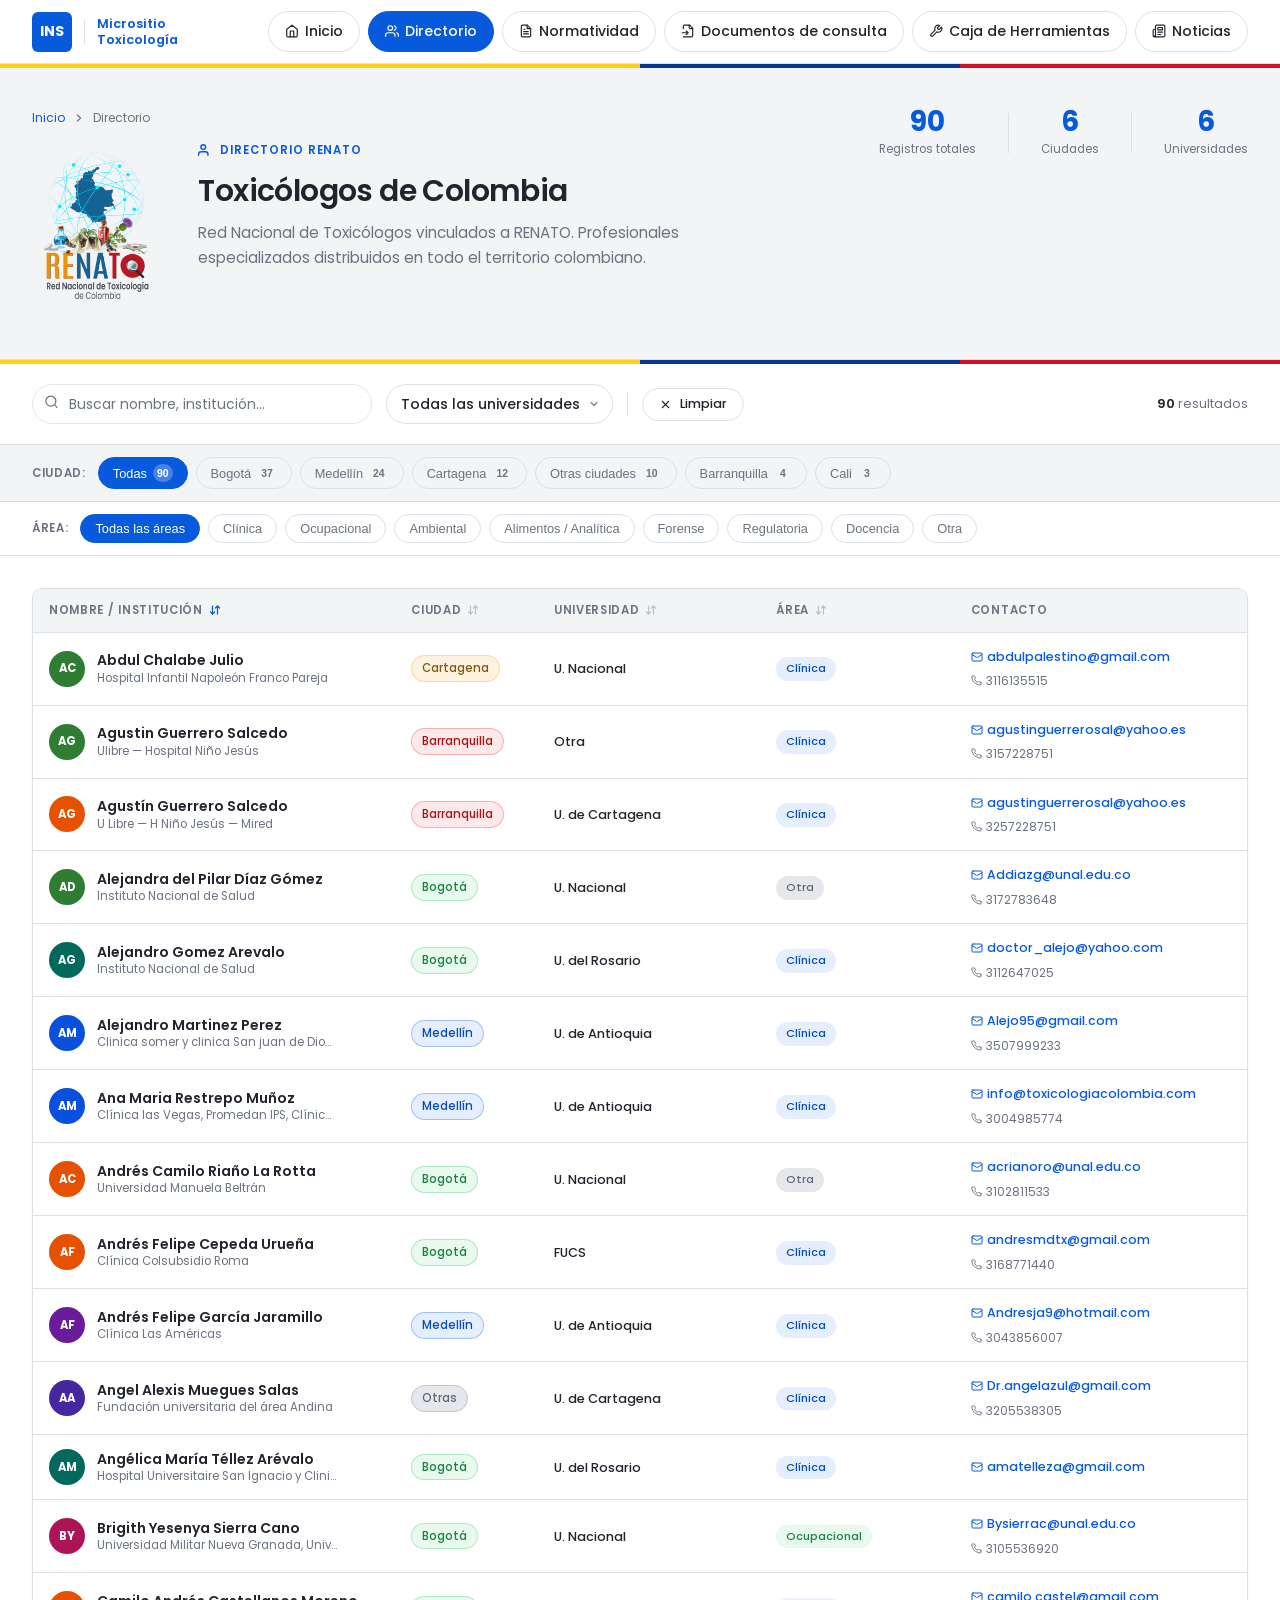
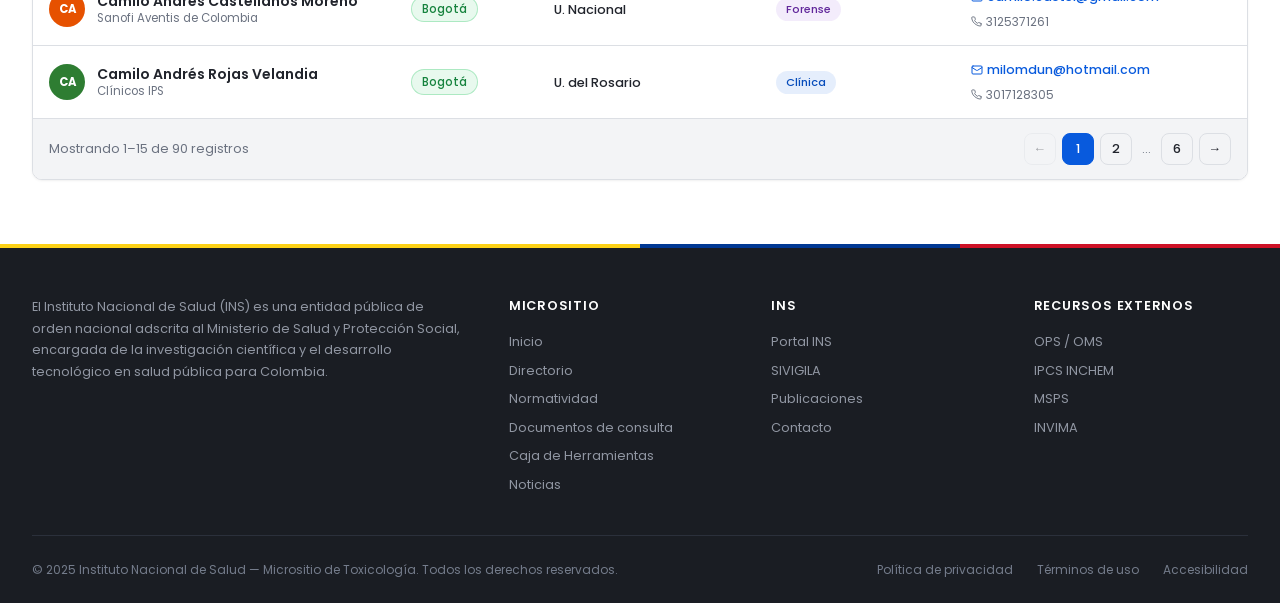
==== commit 6cbfc5bb: "Ajuste hero banner transparencia" ====
--- a/directorio.html
+++ b/directorio.html
@@ -64,12 +64,17 @@
           <svg viewBox="0 0 24 24" fill="none" stroke="currentColor" stroke-width="2.5" stroke-linecap="round" stroke-linejoin="round"><polyline points="9 18 15 12 9 6"/></svg>
           <span>Directorio</span>
         </nav>
-        <div class="page-label">
-          <svg width="14" height="14" viewBox="0 0 24 24" fill="none" stroke="currentColor" stroke-width="2.5" stroke-linecap="round" stroke-linejoin="round"><path d="M17 21v-2a4 4 0 0 0-4-4H5a4 4 0 0 0-4 4v2"/><circle cx="9" cy="7" r="4"/></svg>
-          Directorio RENATO
-        </div>
-        <h1 class="page-title">Toxicólogos de Colombia</h1>
-        <p class="page-desc">Red Nacional de Toxicólogos vinculados a RENATO. Profesionales especializados distribuidos en todo el territorio colombiano.</p>
+        <div class="page-hero-body">
+          <img src="renato-logo.png" alt="RENATO" class="page-hero-logo" />
+          <div>
+            <div class="page-label">
+              <svg width="14" height="14" viewBox="0 0 24 24" fill="none" stroke="currentColor" stroke-width="2.5" stroke-linecap="round" stroke-linejoin="round"><path d="M17 21v-2a4 4 0 0 0-4-4H5a4 4 0 0 0-4 4v2"/><circle cx="9" cy="7" r="4"/></svg>
+              Directorio RENATO
+            </div>
+            <h1 class="page-title">Toxicólogos de Colombia</h1>
+            <p class="page-desc">Red Nacional de Toxicólogos vinculados a RENATO. Profesionales especializados distribuidos en todo el territorio colombiano.</p>
+          </div>
+        </div>
       </div>
       <div class="page-hero-stats">
         <div class="hero-stat">
--- a/styles.css
+++ b/styles.css
@@ -188,6 +188,8 @@
   padding-block: 2.5rem;
 }
 .page-hero-inner { display: flex; align-items: flex-start; justify-content: space-between; gap: 2rem; flex-wrap: wrap; }
+.page-hero-body { display: flex; align-items: flex-start; gap: 1.75rem; margin-top: 0.25rem; }
+.page-hero-logo { height: 180px; width: auto; flex-shrink: 0; }
 .breadcrumb { display: flex; align-items: center; gap: 0.5rem; font-size: 0.75rem; color: var(--muted-foreground); margin-bottom: 0.75rem; }
 .breadcrumb a { color: var(--primary); }
 .breadcrumb svg { width: 12px; height: 12px; }
@@ -219,9 +221,9 @@
   inset: 0;
   background: linear-gradient(
     160deg,
-    hsl(0 0% 100% / 0.72) 0%,
-    hsl(210 60% 96% / 0.68) 60%,
-    hsl(210 40% 94% / 0.72) 100%
+    hsl(0 0% 100% / 0.32) 0%,
+    hsl(210 60% 96% / 0.28) 60%,
+    hsl(210 40% 94% / 0.32) 100%
   );
   z-index: 1;
   pointer-events: none;
@@ -1070,6 +1072,7 @@
   .footer-bottom { flex-direction: column; align-items: flex-start; }
 
   .page-hero-stats { display: none; }
+  .page-hero-logo { display: none; }
   .filter-bar { position: static; }
   th.hide-sm, td.hide-sm { display: none; }
   .chips-inner { gap: 0.375rem; }
